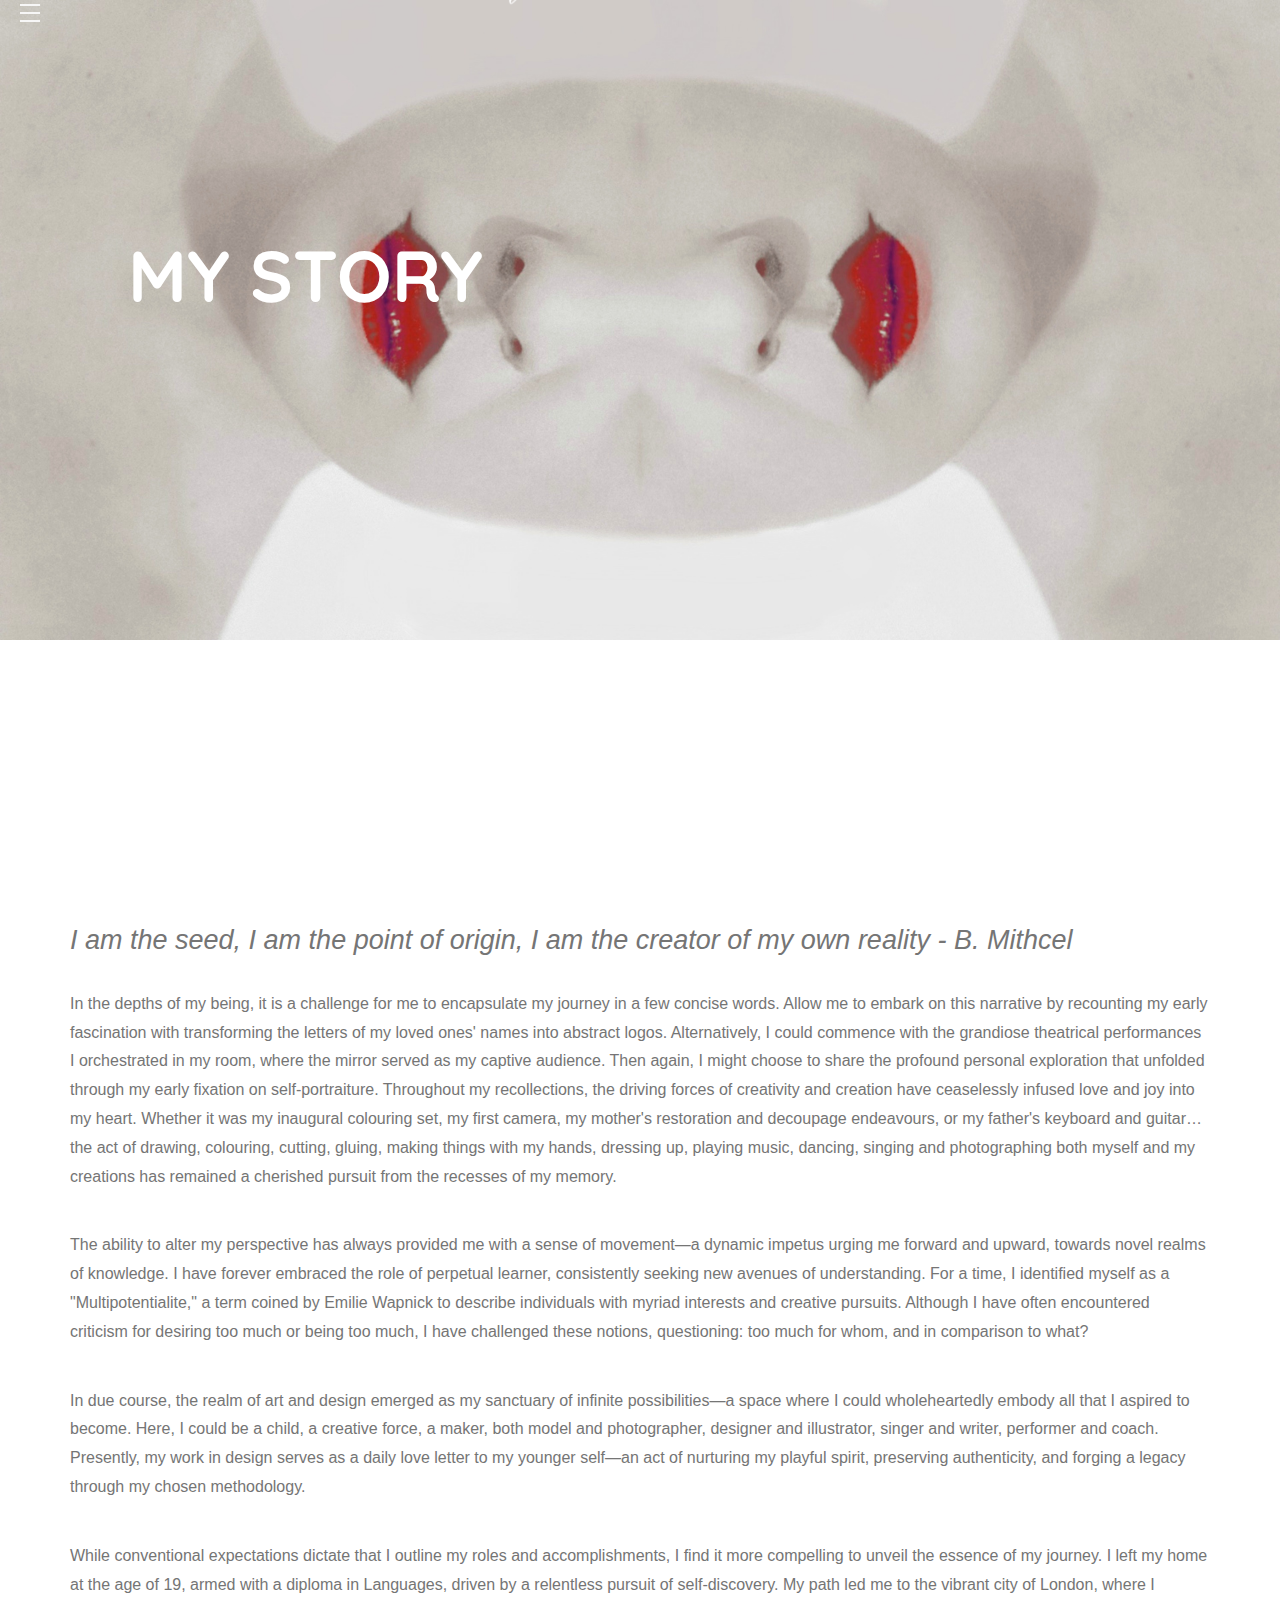
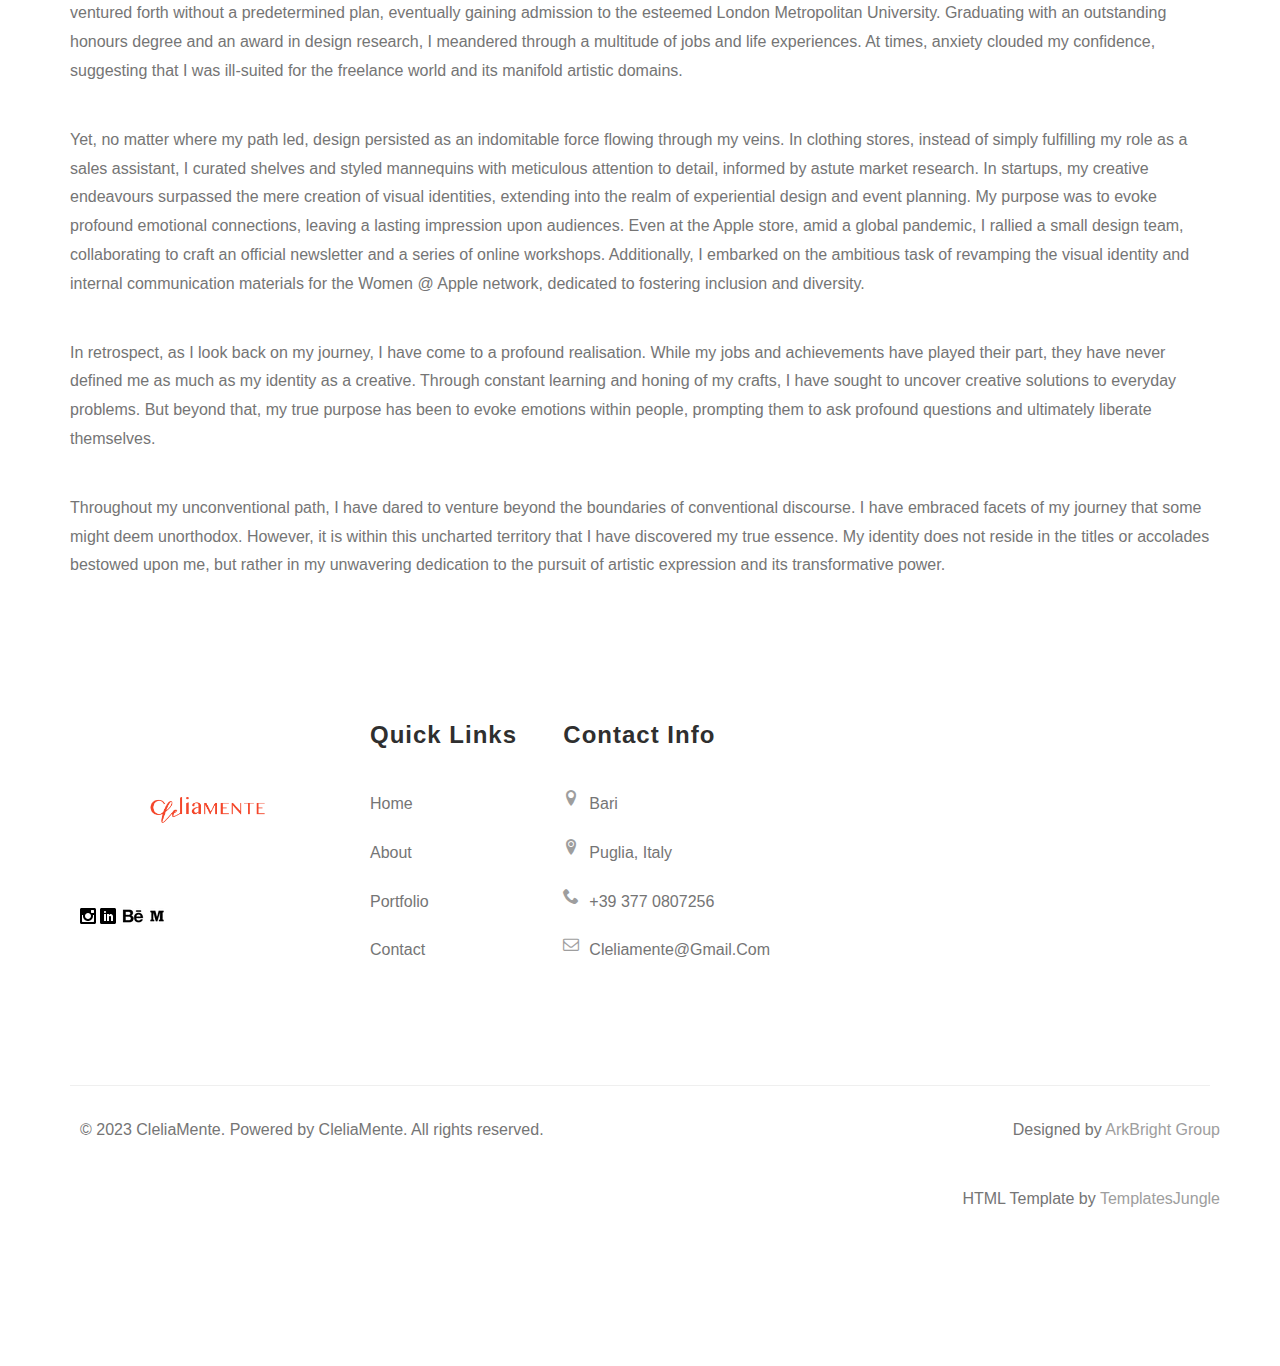
==== about.html @ 991f362b "lots of changes to pages and fixes" ====
<!DOCTYPE html>
<html class="no-js" lang="en">
	<head>
		<title>CleliaMente Design Portfolio</title>
		<meta charset="utf-8">
	    <meta http-equiv="X-UA-Compatible" content="IE=edge">
	    <meta name="viewport" content="width=device-width, initial-scale=1.0">
	    <meta name="format-detection" content="telephone=no">
	    <meta name="apple-mobile-web-app-capable" content="yes">
	    <meta name="author" content="">
	    <meta name="keywords" content="">
	    <meta name="description" content="">

	    <link rel="stylesheet" type="text/css" href="css/normalize.css">
	    <link rel="stylesheet" type="text/css" href="icomoon/icomoon.css">
	    <link rel="stylesheet" type="text/css" href="css/vendor.css">
	    <link rel="stylesheet" type="text/css" href="style.css">
		<!-- Favicon  -->
		<link rel="icon" href="images/icons/cleicon.jpg">

		<!-- script
		================================================== -->
		<script src="js/modernizr.js"></script>

	</head>

<body>

	<div class="nav nav-overlay">
		<div class="nav__content">
			<ul class="nav__list">
				<li class="nav__list-item"><a href="index.html" class="hover-target">Home</a></li>
				<li class="nav__list-item"><a href="portfolio.html" class="hover-target">Portfolio</a></li>
				<li class="nav__list-item active-nav"><a href="about.html" class="hover-target">About</a></li>
				<li class="nav__list-item"><a href="contact.html" class="hover-target">Contact us</a></li>
			</ul>
		</div>
	</div>


<header id="header">
	<div id="header-wrap">
		<!-- <nav id="navbar">
			<div class="main-logo">
				<a href="index.html" class="logo_img"><img src="images/icons/cleiconwhite.png" alt=""></a>
			</div>
		</nav> -->

		<div class="action-menu">

			<div class="side-nav-bar">
			  <input id="menu-toggle" type="checkbox" />
				<label class="menu-btn" for="menu-toggle">
				<span></span>
			   </label>
			</div>
			<!--sidenavbar-->

		</div><!--action-menu-->

	</div><!--header-wrap-->
</header>

<section id="intro" class="scrollspy-section">
	<div class="main-slider">
		<div class="slider-item">
			<img src="images/clelzredlip.jpg" alt="banner">
			<div class="banner-content">
				<img src="images/CleliamenteLogo1WHITE.png" alt="main-logo" class="logo-img2">
				<h2 class="banner-title">MY STORY</h2>
			</div><!--banner-content--> 
		</div><!--slider-item-->
</section>

<section class="padding-large">
	<div class="container">
		<div class="row">

			<div class="col-md-12">

				<div class="post-content">
					
					<blockquote>I am the seed, I am the point of origin, I am the creator of my own reality - B. Mithcel</blockquote>

					<p>In the depths of my being, it is a challenge for me to encapsulate my journey in a few concise words. Allow me to embark on this narrative by recounting my early fascination with transforming the letters of my loved ones' names into abstract logos. Alternatively, I could commence with the grandiose theatrical performances I orchestrated in my room, where the mirror served as my captive audience. Then again, I might choose to share the profound personal exploration that unfolded through my early fixation on self-portraiture. Throughout my recollections, the driving forces of creativity and creation have ceaselessly infused love and joy into my heart. Whether it was my inaugural colouring set, my first camera, my mother's restoration and decoupage endeavours, or my father's keyboard and guitar… the act of drawing, colouring, cutting, gluing,  making things with my hands, dressing up, playing music, dancing, singing and photographing both myself and my creations has remained a cherished pursuit from the recesses of my memory.



						<p>The ability to alter my perspective has always provided me with a sense of movement—a dynamic impetus urging me forward and upward, towards novel realms of knowledge. I have forever embraced the role of perpetual learner, consistently seeking new avenues of understanding. For a time, I identified myself as a "Multipotentialite," a term coined by Emilie Wapnick to describe individuals with myriad interests and creative pursuits. Although I have often encountered criticism for desiring too much or being too much, I have challenged these notions, questioning: too much for whom, and in comparison to what?</p>
						
						
						
						<p>In due course, the realm of art and design emerged as my sanctuary of infinite possibilities—a space where I could wholeheartedly embody all that I aspired to become. Here, I could be a child, a creative force, a maker, both model and photographer, designer and illustrator, singer and writer, performer and coach. Presently, my work in design serves as a daily love letter to my younger self—an act of nurturing my playful spirit, preserving authenticity, and forging a legacy through my chosen methodology.</p>
						
						
						
						<p>While conventional expectations dictate that I outline my roles and accomplishments, I find it more compelling to unveil the essence of my journey. I left my home at the age of 19, armed with a diploma in Languages, driven by a relentless pursuit of self-discovery. My path led me to the vibrant city of London, where I ventured forth without a predetermined plan, eventually gaining admission to the esteemed London Metropolitan University. Graduating with an outstanding honours degree and an award in design research, I meandered through a multitude of jobs and life experiences. At times, anxiety clouded my confidence, suggesting that I was ill-suited for the freelance world and its manifold artistic domains.</p>

					<p>Yet, no matter where my path led, design persisted as an indomitable force flowing through my veins. In clothing stores, instead of simply fulfilling my role as a sales assistant, I curated shelves and styled mannequins with meticulous attention to detail, informed by astute market research. In startups, my creative endeavours surpassed the mere creation of visual identities, extending into the realm of experiential design and event planning. My purpose was to evoke profound emotional connections, leaving a lasting impression upon audiences. Even at the Apple store, amid a global pandemic, I rallied a small design team, collaborating to craft an official newsletter and a series of online workshops. Additionally, I embarked on the ambitious task of revamping the visual identity and internal communication materials for the Women @ Apple network, dedicated to fostering inclusion and diversity.</p>



						<p>In retrospect, as I look back on my journey, I have come to a profound realisation. While my jobs and achievements have played their part, they have never defined me as much as my identity as a creative. Through constant learning and honing of my crafts, I have sought to uncover creative solutions to everyday problems. But beyond that, my true purpose has been to evoke emotions within people, prompting them to ask profound questions and ultimately liberate themselves.</p>
						
						
						
						<p>Throughout my unconventional path, I have dared to venture beyond the boundaries of conventional discourse. I have embraced facets of my journey that some might deem unorthodox. However, it is within this uncharted territory that I have discovered my true essence. My identity does not reside in the titles or accolades bestowed upon me, but rather in my unwavering dedication to the pursuit of artistic expression and its transformative power.</p>
					
				</div><!--post-content-->

			</div>

		</div>

		
<footer id="footer">
	<div class="container">
		<div class="row">
			
			<div class="col-md-3">
				<div class="footer-menu">
					<img src="images/CleliamenteLogo1 RED.png" alt="logo" class="footer-logo">
					<div class="social-icons d-flex justify-content-xl-end mt-3 mt-xl-0">
						<a class="icon" href="https://www.instagram.com/cleliamente/" target="_blank"><img src="./icomoon/403-instagram.svg" alt=""></a>
						<a class="icon" href="https://www.linkedin.com/in/cleliagiannuoli/" target="_blank"><img src="./icomoon/458-linkedin.svg" alt=""></a>
						<a class="icon" href="https://www.behance.net/cleliagiannuoli" target="_blank"><img src="./icomoon/behance.png" alt=""></a>
						<a class="icon" href="https://medium.com/@cleliamente" target="_blank"><img src="./icomoon/medium.png" alt=""></a>
					</div>
				</div>

			</div>

			<div class="col-md-2">

				<div class="footer-menu">
					<h5>Quick links</h5>
					<ul class="menu-list">
						<li class="menu-item">
							<a href="index.html">Home</a>
						</li>
						<li class="menu-item">
							<a href="about.html">About</a>
						</li>
						<li class="menu-item">
							<a href="portfolio.html">Portfolio</a>
						</li>
						<li class="menu-item">
							<a href="contact.html">Contact</a>
						</li>
					</ul>
				</div>

			</div>

			<div class="col-md-4">

				<div class="footer-menu widget-contact-info">
					<h5>Contact info</h5>
					<ul class="menu-list">
						<li class="menu-item">
							<i class="icon icon-location"></i>Bari
						</li>
						<li class="menu-item">
							<i class="icon icon-location2"></i>Puglia, Italy
						</li>
						<li class="menu-item">
							<i class="icon icon-phone"></i>+39 377 0807256
						</li>
						<li class="menu-item">
							<i class="icon icon-envelope-o"></i><a href="#" class="mail-id">cleliamente@gmail.com</a>
						</li>
					</ul>
				</div>

			</div>

			<div class="col-md-3">

		</div>
	</div>
</footer>

<div id="footer-bottom">
	<div class="container">
		<div class="row">
			<div class="col-md-6">
				<div class="copyright">
					<p>© 2023  CleliaMente. Powered by CleliaMente. All rights reserved.</p>
				</div>
			</div>
			<div class="col-md-6">
				<div class="copyright text-right">
					<p>Designed by <a href="https://malczcodez.online/" target="_blank">ArkBright Group</a></p>
					<p>HTML Template by <a href="https://www.templatesjungle.com/" target="_blank">TemplatesJungle</a></p>
				</div>
			</div>
		</div>
	</div>
</div>

<script src="js/jquery-3.2.1.min.js"></script>
<script src="js/ui-easing.js"></script>
<script src="js/plugins.js"></script>
<script src="js/script.js"></script>

</body>
</html>
---- icomoon/icomoon.css ----
@font-face {
  font-family: 'icomoon';
  src:  url('fonts/icomoon.eot?ytwj3x');
  src:  url('fonts/icomoon.eot?ytwj3x#iefix') format('embedded-opentype'),
    url('fonts/icomoon.ttf?ytwj3x') format('truetype'),
    url('fonts/icomoon.woff?ytwj3x') format('woff'),
    url('fonts/icomoon.svg?ytwj3x#icomoon') format('svg');
  font-weight: normal;
  font-style: normal;
  font-display: block;
}

[class^="icon-"], [class*=" icon-"] {
  /* use !important to prevent issues with browser extensions that change fonts */
  font-family: 'icomoon' !important;
  speak: never;
  font-style: normal;
  font-weight: normal;
  font-variant: normal;
  text-transform: none;
  line-height: 1;

  /* Better Font Rendering =========== */
  -webkit-font-smoothing: antialiased;
  -moz-osx-font-smoothing: grayscale;
}

.icon-cancel:before {
  content: "\e904";
}
.icon-search:before {
  content: "\e905";
}
.icon-notes:before {
  content: "\e906";
}
.icon-chevron-thin-left:before {
  content: "\e902";
}
.icon-chevron-thin-right:before {
  content: "\e903";
}
.icon-arrow-left:before {
  content: "\e900";
}
.icon-arrow-right:before {
  content: "\e901";
}
.icon-phone:before {
  content: "\e942";
}
.icon-location:before {
  content: "\e947";
}
.icon-location2:before {
  content: "\e948";
}
.icon-mail3:before {
  content: "\ea85";
}
.icon-envelope-o:before {
  content: "\f003";
}
.icon-twitter:before {
  content: "\f099";
}
.icon-facebook:before {
  content: "\f09a";
}
.icon-facebook-f:before {
  content: "\f09a";
}
.icon-bars:before {
  content: "\f0c9";
}
.icon-navicon:before {
  content: "\f0c9";
}
.icon-reorder:before {
  content: "\f0c9";
}
.icon-youtube-play:before {
  content: "\f16a";
}
.icon-behance-square:before {
  content: "\f1b5";
}
.icon-paper-plane:before {
  content: "\f1d8";
}
.icon-send:before {
  content: "\f1d8";
}
.icon-pinterest-p:before {
  content: "\f231";
}
.icon-linkedin:before {
  content: "\eac9";
}
---- style.css ----
@import url('https://fonts.googleapis.com/css2?family=Quicksand:wght@300&display=swap');
/*
Template Name: Architecture Portfolio
Template URI: https://templatesjungle.com/
Author: TemplatesJungle
Author URI: https://templatesjungle.com/
Description: Architecture Portfolio is specially designed product packaged for Architecture Portfolio by TemplatesJungle.
Version: 1.1
*/

/*------------------------------------------------

CSS STRUCTURE:

1. VARIABLES

2. GENERAL TYPOGRAPHY
  2.1 General Styles
  2.2 Floating & Alignment
  2.3 Forms
  2.4 Lists
  2.5 Code
  2.6 Tables
  2.7 Spacing
  2.8 Utilities
  2.9 Misc
  2.10 Buttons
    - Button Shapes
    - Button Color Scheme
  2.11 Images
    - Image Hover Effects
  2.12 Section
    - Hero Section
    - Section Title
    - Section Paddings
    - Section Margins
    - Section Bg Colors
    - Content colors

3. EXTENDED TYPOGRAPHY
  3.1 Blockquote / Pullquote
  3.2 Dropcap
  3.3 Text Highlights

4. SITE STRUCTURE
  4.1 Header
    - Logo
    - Header Menu
    - Dropdown menu
    - Sticky Header
    - Header Search Form
    - Side Nav Bar
    - Overlay Navigation
  4.2 Homepage Slider
  
  4.4 Homepage section
    - About us
    - Services
    - Subscribe
  4.4 Footer

5. CONTENT ELEMENTS
  5.1 Tabs
  5.2 Accordions
  5.3 Contact
    - Contact form light
  5.4 Iconboxes
  5.5 Testimonials
  5.6 Portfolio Tabs
  5.7 Post Grid

6. BLOG STYLES
  6.1 Blog Single Post
  6.2 Post content
  6.3 About Author
  6.4 Comments List
  6.5 Comments Form
  
7. WIDGET STYLES
  7.1 Gallery Widget

------------------------------------------------*/

/*--------------------------------------------------------------
/** 1. VARIABLES
--------------------------------------------------------------*/
:root {
    /* widths for rows and containers
     */
    --header-height       : 160px;
    --header-height-min   : 80px;
}
/* on mobile devices below 600px
 */
@media screen and (max-width: 600px) {
    :root {
        --header-height : 100px;
        --header-height-min   : 80px;
    }
}
/* Theme Colors */
:root {
    --accent-color       : #9e9e9e;
    --secondary-color    : #C5A992;
    --dark-color         : #2f2f2f;
    --body-text-color    : #757575;
    --light-text-color   : #afafaf;
    --dark-text-color    : #2f2f2f;
}
/* Fonts */
:root {
    --body-font           : "Roboto", sans-serif;
    --heading-font        : "Quicksand", sans-serif;
    --secondary-font      : "Playfair Display", Georgia, serif;
}

/*----------------------------------------------*/
/* 2 GENERAL TYPOGRAPHY */
/*----------------------------------------------*/

/* 2.1 General Styles
/*----------------------------------------------*/
*, *::before, *::after {
  -webkit-box-sizing: border-box;
  -moz-box-sizing: border-box;
  box-sizing: border-box;
}
html {
  box-sizing: border-box;
}
body {
  font-family: var(--body-font);
  font-size: 16px;
  line-height: 1.8;
  color: var(--body-text-color);
}
body.no-scroll {
    overflow: hidden;
}
a {
  color: var(--accent-color);
  transition: 0.3s color ease-out;
}
a:hover {
  color: #111;
}
ul, ol {
  margin-top: 0;
  margin-bottom: 10px;
  margin-left: 0;
}
ul ul,
ol ul,
ul ol,
ol ol {
  margin-top: 5px;
  margin-bottom: 0;
}
ul li, ol li {
  margin-bottom: 5px;
  outline: 0;
}
ul li.active a{
  color: #daa556;
}
ul li:last-child,
ol li:last-child {
  margin-bottom: 0;
}
dl {
  margin-top: 0;
  margin-bottom: 2rem;
}
dt,
dd {
  line-height: 1.42857143;
}
dt {
  font-weight: bold;
}
dd {
  margin-left: 0;
}
button, input, select, textarea {
  font-family: inherit;
  font-size: inherit;
  line-height: inherit;
  outline: 0;
}
figure {
  margin: 0;
}
img {
  display: inline-block;
  border: 0;
  max-width: 100%;
  height: auto;
  vertical-align: middle;
}
::selection {
  background: rgba(0,0,0,0.8);
  color: #fff;
  text-shadow: none;
}
::-moz-selection {
  background: rgba(0,0,0,0.8);
  color: #fff;
  text-shadow: none;
}

/* image align */
figure.align-right {
  margin: 30px 0 30px 30px;
}

/* Typography */
/*----------------------------------------------*/

h1, .h1, h2, .h2, h3, .h3, h4, .h4, h5, .h5, h6, .h6 {
  line-height: 1.2;
  color: var(--dark-color);
}
h1.light, .h1, h2.light, .h2, h3.light, .h3, h4.light, .h4, h5.light, .h5, h6.light, .h6 {
  color: #fff;
}
h1, h2, h3 {
  margin: 25px 0;
  text-transform: capitalize;
}
h5, h6 {
  letter-spacing: 1px;
}
h1, .h1 {
  font-size: 2.5em;
  line-height: 1.4;
}
h2, .h2 {
  font-size: 1.5em;
  line-height: 1.4;
}
h3, .h3 {
  font-size: 1.4em;
  line-height: 1.4;
}
h4, .h4 {
  font-size: 1.1em;
  line-height: 1.4;
}
h5, .h5 {
  font-size: .83em;
  line-height: 1.25;
}
h6, .h6 {
  font-size: .67em;
  line-height: 1.1;
}
h1 a, h2 a, h3 a, h4 a, h5 a, h6 a {
  font-weight: inherit;
  color: inherit;
  text-decoration: none;
}
p {
   margin: 0 0 20px 0;
}
p:empty {
  display: none;
}
small {
  font-size: 85%;
}
mark {
  background-color: #fcf8e3;
  padding: 0.28rem;
}
dfn, cite, em, i {
  font-style: italic;
}
code, kbd, var {
  font-size: 14px;
}
code {
  background-color: #f9f2f4;
}
abbr {
  border-bottom: 0.1px dotted #666;
  cursor: help;
}
::placeholder {
    color: #999;
}

/*----------------------------------------------*/
/* 2.1 Floating & Alignment */
/*----------------------------------------------*/

.align-left {
  float: left;
  text-align: left;
}
.align-right {
  float: right;
  text-align: right;
}
.align-center {
  display: block;
  margin-left: auto;
  margin-right: auto;
  text-align: center;
}
/**::after,*/
.container::after,
.row::after,
.clearfix::after {
  display: block;
  clear: both;
  content: "";
}

/** Text Align
--------------------------------------------------------------*/

.text-left {
  text-align: left;
}
.text-right {
  text-align: right;
}
.text-center {
  text-align: center;
}
.text-justify {
  text-align: justify;
}
.text-nowrap {
  white-space: nowrap;
}
.text-lead {
  font-size: 110%;
  line-height: 1.7em;
}
.text-lead strong {
  font-size: 115%;
  font-weight: 500;
}
.text-muted {
  color: #777;
}
.text-pri {
  color: #ff9697;
}
.text-hide {
  font: 0/0 a;
  color: transparent;
  text-shadow: none;
  background-color: transparent;
  border: 0;
}

/*------------------------------------------------
/* 2.3 Forms
–––––––––––––––––––––––––––––––––––––––––––––––––– */
input[type="email"],
input[type="number"],
input[type="search"],
input[type="text"],
input[type="tel"],
input[type="url"],
input[type="password"],
textarea,
select {
  height: 38px;
  padding: 6px 10px; /* The 6px vertically centers text on FF, ignored by Webkit */
  background-color: #fff;
  border: 1px solid #D1D1D1;
  border-radius: 4px;
  box-shadow: none;
  box-sizing: border-box; }
/* Removes awkward default styles on some inputs for iOS */
input[type="email"],
input[type="number"],
input[type="search"],
input[type="text"],
input[type="tel"],
input[type="url"],
input[type="password"],
textarea {
  -webkit-appearance: none;
     -moz-appearance: none;
          appearance: none; }
textarea {
  min-height: 65px;
  padding-top: 6px;
  padding-bottom: 6px; }
input[type="email"]:focus,
input[type="number"]:focus,
input[type="search"]:focus,
input[type="text"]:focus,
input[type="tel"]:focus,
input[type="url"]:focus,
input[type="password"]:focus,
textarea:focus,
select:focus {
  border: 1px solid #33C3F0;
  outline: 0; }
label,
legend {
  display: block;
  margin-bottom: .5rem;
  font-weight: 600; }
fieldset {
  padding: 0;
  border-width: 0; }
input[type="checkbox"],
input[type="radio"] {
  display: inline; }
label > .label-body {
  display: inline-block;
  margin-left: .5rem;
  font-weight: normal; }

/*------------------------------------------------
/* 2.4 Lists
–––––––––––––––––––––––––––––––––––––––––––––––––– */
ul {
  list-style: circle inside; }
ol {
  list-style: decimal inside; }
ol, ul {
  padding-left: 0;
  margin-top: 0; }
ul ul,
ul ol,
ol ol,
ol ul {
  margin: 1.5rem 0 1.5rem 3rem;
  font-size: 90%; }
li {
  margin-bottom: 1rem; }

/*------------------------------------------------
/* 2.5 Code
–––––––––––––––––––––––––––––––––––––––––––––––––– */
code {
  padding: .2rem .5rem;
  margin: 0 .2rem;
  font-size: 90%;
  white-space: nowrap;
  background: #F1F1F1;
  border: 1px solid #E1E1E1;
  border-radius: 4px; }
pre > code {
  display: block;
  padding: 1rem 1.5rem;
  white-space: pre; }

/*------------------------------------------------
/* 2.6 Tables
–––––––––––––––––––––––––––––––––––––––––––––––––– */
th,
td {
  padding: 12px 15px;
  text-align: left;
  border-bottom: 1px solid #E1E1E1; }
th:first-child,
td:first-child {
  padding-left: 0; }
th:last-child,
td:last-child {
  padding-right: 0; }

/*------------------------------------------------
/* 2.7 Spacing
–––––––––––––––––––––––––––––––––––––––––––––––––– */
button,
.button {
  margin-bottom: 1rem; }
input,
textarea,
select,
fieldset {
  margin-bottom: 1.5rem; }
pre,
blockquote,
dl,
figure,
table,
p,
ul,
ol,
form {
  margin-bottom: 2.5rem; }

/*------------------------------------------------
/* 2.8 Utilities
–––––––––––––––––––––––––––––––––––––––––––––––––– */
.u-full-width {
  width: 100%;
  box-sizing: border-box; }
.u-max-full-width {
  max-width: 100%;
  box-sizing: border-box; }
.u-pull-right {
  float: right; }
.u-pull-left {
  float: left; }

.list-icon i {
  margin-right: 10px;
}
.list-unstyled {
  list-style: none;
}
.txt-fx .letter {
  opacity: 0;
}

/*------------------------------------------------
/* 2.9 Misc
–––––––––––––––––––––––––––––––––––––––––––––––––– */
hr {
  margin-top: 3rem;
  margin-bottom: 3.5rem;
  border-width: 0;
  border-top: 1px solid #E1E1E1; }

/*--------------------------------------------------------------
/** 2.10 Buttons
--------------------------------------------------------------*/
a.btn,
input[type="button"],
input[type="submit"],
input[type="reset"],
input[type="file"],
button {
  background-image: none;
  background: transparent;
  text-decoration: none !important;
  display: inline-block;
  position: relative;
  border: 1px solid transparent;
  border-radius: 0;
  padding: 0.75em 1.5em;
  margin-top: 15px;
  font-size: 15px;
  font-weight: bold;
  line-height: normal;
  text-align: center;
  text-transform: uppercase;
  color: #fff;
  z-index: 1;
  cursor: pointer;
  white-space: nowrap;
  vertical-align: middle;
  -webkit-transition: all 0.3s ease-in;
  transition: all 0.3s ease-in;
  -ms-touch-action: manipulation;
  touch-action: manipulation;
  -webkit-user-select: none;
  -moz-user-select: none;
  -ms-user-select: none;
  user-select: none;
}
.btn:hover,
.btn:focus,
input[type="button"]:focus,
input[type="button"]:hover,
input[type="submit"]:focus,
input[type="submit"]:hover,
input[type="reset"]:focus,
input[type="reset"]:hover,
input[type="file"]:focus,
input[type="file"]:hover,
button:focus,
button:hover {
  text-decoration: none;
  outline: 0;
}
.light .btn:hover {
  color: #fff;
}
.btn:last-child {
  margin-right: 0;
}
.btn:active,
.btn.btn-outline-light:active,
.btn.btn-outline-dark:active,
.btn.btn-outline-accent:active,
input[type="button"]:active,
input[type="submit"]:active,
input[type="reset"]:active,
input[type="file"]:active,
button:active {
  outline: 0;
  background-image: none;
  -webkit-box-shadow: inset 0 1px 3px rgba(0, 0, 0, 0.3);
  box-shadow: inset 0 1px 3px rgba(0, 0, 0, 0.3);
}
.btn.disabled,
.btn[disabled],
fieldset[disabled] .btn {
  cursor: not-allowed;
  opacity: 0.65;
  box-shadow: none;
}
a.btn.disabled,
fieldset[disabled] a.btn {
  pointer-events: none;
}

/* - Button Sizes
------------------------------------------------------------- */
.btn.btn-small {
  padding: 0.325em 1.7em;
  font-size: 0.65em;
}
.btn.btn-medium {
  padding: 0.5em 1.75em;
  font-size: 0.75em;
}
.btn.btn-large {
  padding: 1em 2.5em;
}
.btn.btn-xlarge {
  padding: 1.5em 2.7em;
  font-size: 0.9em;
}
.btn.btn-image {
  background-color: transparent;
  padding: 0;
  max-height: 50px;
}
.btn.btn-image img {
  max-height: 50px;
}

/* - Button Shapes
------------------------------------------------------------- */
.btn.btn-rounded,
.btn.btn-rounded::after {
  border-radius: 4px;
}
.btn.btn-pill,
.btn.btn-pill::after {
  border-radius: 2em;
}
/* button outline */
.btn.btn-outline-dark,
.btn.btn-outline-light,
.btn.btn-outline-accent {
  background: transparent;
  text-shadow: none;
  box-shadow: none;
}
.btn.btn-outline-dark:hover::after,
.btn.btn-outline-light:hover::after {
  background-color: transparent;
}
.btn.btn-outline-dark {
  border-color: rgba(0,0,0,0.3);
  color: #121212;
}
.btn.btn-outline-dark:hover {
  background: rgba(0,0,0,.03);
  background: #121212;
  border-color: #121212;
  color: #fff;
}
.btn.btn-outline-light {
  border-color: rgba(255,255,255,0.5);
  color: #fff;
}
.btn.btn-outline-light:hover {
  background: rgba(255,255,255,.045);
  background: #fff;
  border-color: #fff;
  color: #121212;
}
.btn.btn-outline-accent {
  background: transparent;
  border-color: var(--accent-color);
  color: var(--accent-color);
}
.btn.btn-outline-accent:hover {
  border-color: var(--dark-color);
  color: var(--dark-color) !important;
}
.btn.btn-outline-light {
  background: transparent;
  border-color: #f4ebf2;
  color: #f4ebf2;
}
.btn.btn-outline-light:hover {
  border-color: var(--accent-color);
  color: var(--accent-color) !important;
}
.btn.btn-full {
  display: block;
  margin: .85em 0;
  width: 100%;
  text-align: center;
}
/* button with line */
.btn-with-line {
  color: #fff;
  position: relative;
}
.btn-with-line:after {
  content: "";
  position: absolute;
  top: 8px;
  right: -66px;
  border-bottom: 2px solid #fff;
  width: 50%;
  z-index: 9;
  transition: 0.3s ease-out;
}
.btn-with-line:hover {
  color: #fff;
}
.btn-with-line:hover:after {
  width: 30%;
  right: -41px;
}
/* - Buttons Color Scheme
------------------------------------------------------------- */
.btn.btn-common {
  background: var(--accent-color);
  color: #fff;
}
.btn.btn-common:hover {
  background: #151515;
  color: #fff;
}
.btn.btn-accent {
  color: #ffffff;
  background-color: var(--accent-color);
}
.btn.btn-accent:hover {
  color: #ffffff !important;
  background-color: #121212;
}
.btn.btn-gray,
.btn.btn-grey {
  background: #9e9e9e;
  color: #fff;
}
.btn.btn-black {
  background: #121212;
  color: #fff;
}
.btn.btn-black:hover {
  background-color: #797979;
}
.btn.btn-white {
  background: #f8f8f8;
  text-shadow: none;
  color: #121212 !important;
}
.btn.btn-white:hover {
  background: var(--accent-color);
  text-shadow: none;
}

/* - Buttons Aligns
------------------------------------------------------------- */
.btn-left{
  text-align: left;
  display: block;
}
.btn-center{
  text-align: center;
  display: block;
}
.btn-right{
  text-align: right;
  display: block;
}

/*----------------------------------------------*/
/* 2.11 Images */
/*----------------------------------------------*/

/* Image hover Effects */
.image-hvr-effect {
  display: flex;
  overflow: hidden;
}
.image-hvr-effect img.post-image {
  transform: scale(1.1);
  will-change: transform;
  transition: transform 0.35s cubic-bezier(0.25, 0.46, 0.45, 0.94);
  z-index: 0;
}
.image-hvr-effect:hover img.post-image {
  transform: scale(1);
}


/*----------------------------------------------*/
/* 2.12 Section */
/*----------------------------------------------*/
/* Hero section
/*----------------------------------------------*/
.hero-section .hero-content {
    padding-top: 18em;
    padding-bottom: 10em;
    display: flex;
    align-items: center;
}
.hero-section {
    position: relative;
    color: #fff;
}
.hero-section::after {
    content: '';
    position: absolute;
    width: 100%;
    height: 100%;
    top: 0;
    left: 0;
    background: rgba(39,39,39,0.4);
    z-index: -1;
}
.hero-section,
.hero-section h1,
.hero-section a,
.hero-section a:hover {
    color: #fff;
}
.hero-section h1 {
    font-size: 4em;
}

@media only screen and (max-width: 768px) {
  .hero-section h1 {
      font-size: 2em;
  }
  .hero-section .hero-content {
      padding-top: 12em;
      padding-bottom: 6em;
  }
}
/*--- Section Title
-----------------------------------------------*/
.section-header {
    position: relative;
}
.section-title {
    font-size: 3.8em;
    line-height: 1;
    font-weight: 900;
}
.section-header .title span {
    font-size: 14px;
    color: #afafaf;
    letter-spacing: 2px;
    text-transform: uppercase;
    padding-left: 30px;
    position: relative;
}
.section-header span:before {
    content: "";
    border-bottom: 2px solid var(--accent-color);
    position: absolute;
    top: 9px;
    left: 3px;
    width: 14px;
    align-items: center;
}

/* - Section Padding
--------------------------------------------------------------*/
.padding-xsmall {
  padding-top: 0.5em;
  padding-bottom: 0.5em;
}
.padding-small {
  padding-top: 2em;
  padding-bottom: 2em;
}
.padding-medium {
  padding-top: 4em;
  padding-bottom: 4em;
}
.padding-large {
  padding-top: 7em;
  padding-bottom: 7em;
}
.padding-xlarge {
  padding-top: 9.5em;
  padding-bottom: 9.5em;
}
.padding-2xlarge {
  padding-top: 15em;
  padding-bottom: 15em;
}

@media only screen and (max-width: 768px) {
  .padding-small,
  .padding-medium,
  .padding-large,
  .padding-xlarge {
    padding-top: 2em;
    padding-bottom: 2em;
  }
}

/* - Section margin
--------------------------------------------------------------*/
.margin-small {
  margin-top: 3em;
  margin-bottom: 3em;
}
.margin-medium {
  margin-top: 4.5em;
  margin-bottom: 4.5em;
}
.margin-large {
  margin-top: 6em;
  margin-bottom: 6em;
}
.margin-xlarge {
  margin-top: 7.5em;
  margin-bottom: 7.5em;
}

@media only screen and (max-width: 768px) {
  .margin-small,
  .margin-medium,
  .margin-large,
  .margin-xlarge {
    margin-top: 1em;
    margin-bottom: 1em;
  }
}

/* - Section bg colors
--------------------------------------------------------------*/
.bg-dark {
  background: var(--dark-color);
}
.content-light a,
.content-light {
  color: #fff;
}
.content-light a:hover {

}


/*====================================================================*/
/* 3. EXTENDED TYPOGRAPHY */
/*====================================================================*/
/*----------------------------------------------*/
/* 3.1 Blockquote /Pullquote */
/*----------------------------------------------*/
.single-post .content p:first-child,
.quote blockquote, 
blockquote,
.single-post .content blockquote p,
.pullquote-right, .pullquote-left {
  font-size: 27px;
  line-height: 1.4em;
  font-style: italic;
  margin: 0 0 30px;
  padding: 0;
}
.pullquote-right, .pullquote-left {
  width: 40%;
} 
blockquote cite {
  display: block;
  font-size: 0.8em;
  margin-top: 20px;
  font-style: italic;
}
.pullquote-left {
  float: left;
  margin: 20px 20px 20px 0;
} 
.pullquote-right {
  float: right;
  margin: 20px 0 20px 20px;
}
  
/*----------------------------------------------*/
/* 3.2 Dropcap */
/*----------------------------------------------*/
.dropcap {
  display: inline-block; 
  margin: 20px;
  font-size: 4em;
  font-weight: bolder;
  text-transform: uppercase;
  text-align: center;
  color: #111;
  float: left;
} 
.dropcap.colored {
  color: #2bcaae;
}

/*----------------------------------------------*/
/* 3.3 Text Highlights */
/*----------------------------------------------*/
.highlight {
  background: #2bcaae;
  color: #fff;
  padding: 1px 5px;
}
.highlight.light {
  background: #ffff99;
  color: #101010;
} 
.highlight.dark { background: #333; }

.colored { color: #2bcaae !important; }

/*----------------------------------------------*/
/* 4. SITE STRUCTURE */
/*----------------------------------------------*/
/*--------------------------------------------------------------
This is main CSS file that contains custom style rules used in this template
--------------------------------------------------------------*/

/* 4.1 Header
------------------------------------------------------------- */
/* Logo
------------------------------------------------------------- */
.main-logo {
  height: var(--header-height);
  display: flex;
  align-items: center;
  background-color: var(--dark-color);
  padding: 5px;
  margin-right: 10px;
  transition: 0.5s all ease-out;
}
.main-logo a {
  font-family: var(--secondary-font);
  font-size: 5em;
  color: #fff;
  margin: 0 auto;
  text-decoration: none;
  transition: 0.5s all ease-out;
}

.logo_img {
  width: 140px;
}

/* Header Menu
--------------------------------------------------------------*/
header {
  position: absolute;
  top: 0;
  z-index: 10;
  width: 100%;
  height: var(--header-height);
  transition: 0.3s all ease-out;
}
header.fixed {
}
header.nav-up {
      top: -(var(--header-height-min));*/
  top: -160px;
}
#header-wrap {
  display: flex;
  justify-content: space-between;
  align-items: center;
  width: 100%;
}
.onepage-menu #header-wrap {
  background: #fff;
}
.onepage-menu #header-wrap nav#navbar {
  display: flex;
  justify-content: space-between;
  align-items: center;
  width: 50%;
}
nav#navbar ul.menu-list {
  display: flex;
  margin: 0;
  position: relative;
  margin-top: 0; */
  list-style: none;
}
#navbar ul.menu-list li {
  position: relative;
  display: flex;
  margin: 0;
  align-items: center;
}
#navbar ul.menu-list a {
  color: var(--body-text-color);
  line-height: var(--header-height);
  padding: 0 10px;
  text-decoration: none;
  font-size: 1.1em;
  transition: 0.5s all ease-out;
}

/* Dropdown menu 
--------------------------------------------------------------*/
#navbar ul.dropdown-menu {
  position: absolute;
  top: 120px;
  background: #fff;
  width: 240px;
  margin-left: 0;
  margin-top: 0;
  border: 1px solid #d1d1d1;
  display: none;
}
#navbar ul.dropdown-menu li {
  height: auto;
  border-bottom: 1px solid #d1d1d1;
}
#navbar ul.dropdown-menu li a {
  padding: 12px 20px;
  line-height: 1.5em;
}
#navbar .nav-item.dropdown:hover ul.dropdown-menu {
  display: block;
}
#navbar ul.menu-list a:hover {
  color: var(--accent-color);
}

/* Sticky Header
--------------------------------------------------------------*/
header.sticky {
  position: fixed;
  z-index: 10;
  top: 0;
  width: 100%;
  z-index: 10;
}
header.sticky,
header.sticky .main-logo {
  height: var(--header-height-min);
}
header.sticky .main-logo a {
  font-size: 3em;
}
header.sticky .side-nav-bar .menu-btn {
  margin: 0 40px;
}
header.sticky #navbar ul.dropdown-menu {
  top: var(--header-height-min);
}
header.sticky #navbar ul.menu-list > li > a {
  line-height: var(--header-height-min);
}


@media screen and (max-width: 992px){
  nav#navbar ul.menu-list {
    display: none;
  }
}

.logo-img2 {
  width: 380px;
  position: absolute;
  right: 0%;
  top: -350px; }

  .logo-img3 {
    width: 380px;
    position: absolute;
    right: 33%;
    top: -350px; }

    .logo-img4 {
      width: 380px;
      position: absolute;
      left: 50%;
      top: -350px; }
/* - Search Form hover Effects
------------------------------------------------------------- */
#header-wrap .action-menu {
  display: flex;
  align-items: baseline;
  margin-right: 70px;
}
#header-wrap .action-menu span.opennav.openicon {
  cursor: pointer;
}
.action-menu .icon {
  font-size: 18px;
  font-weight: 800;
}
.action-menu .search-bar {
  overflow: hidden;
}
.action-menu .search-bar,
.action-menu .open-icon-wrap {
  width: 40px;
  height: 40px;
  background: #E9E9E9;
  border-radius: 40px;
  margin-right: 25px;
  display: flex;
  justify-content: right;
  align-items: center;
  cursor: pointer;
  transition: 0.3s width cubic-bezier(0, 0.75, 0.49, 0.99);
}
#header-wrap .search-button {
  order: 1;
  padding-right: 10px;
  padding-left: 10px;
  text-decoration: none;
  color: var(--body-text-color);
}
#header-wrap.show .search-bar {
  width: 300px;
}
#header-wrap .search-bar form {
  margin: 0;
}
#header-wrap .search-box .search-input {
  width: 250px;
  border: 0;
  margin-bottom: 0;
  font-weight: 300;
  padding-left: 20px;
  background: #E9E9E9;
}

.action-menu .side-nav-bar .menu-btn a,
.action-menu .searchbar a{
  color: #000;
  text-decoration: none;
  line-height: 2.2;
}
.action-menu .icon.icon-menu-btn:hover {
  color: #fff;
  text-decoration: none;
}
.action-menu .menu-btn a{
  color: #07051a;
  text-decoration: none;
}
.action-menu .icon.icon-menu-btn:hover {
  color: var(--accent-color);
  text-decoration: none;
}

@media screen and (max-width: 992px){
  #header-wrap .action-menu .search-bar {
    display: none;
  }
}
@media screen and (max-width: 575px){
  #header-wrap .action-menu .search-bar {
    display: none;
  }
}


/* - Side Nav Bar
--------------------------------------------------------------*/
.side-nav-bar #menu-toggle {
  opacity: 0;
}
.side-nav-bar #menu-toggle .menu-btn {
  position: fixed;
  top: 25px;
  right: 40px;
  width: 15px;
  height: 25px;
  cursor: pointer;
  z-index: 3;
}
.side-nav-bar #menu-toggle:checked ~ .menu-btn > span {
  transform: rotate(45deg);
  z-index: 2;
}
.side-nav-bar #menu-toggle:checked ~ .menu-btn > span::before {
  top: 0;
  transform: rotate(0);
  background: #f6f6f6;
}
.side-nav-bar #menu-toggle:checked ~ .menu-btn > span::after {
  top: 0;
  transform: rotate(90deg);
  background: #f6f6f6;
}
.side-nav-bar #menu-toggle:checked ~ .side-nav-menu {
  visibility: visible;
  right: 0;
}
.side-nav-bar {
  position: relative;
  left: 98%;
  display: block;
  width: 20px;
  height: 50px;
}
.side-nav-bar .menu-btn {
  display: flex;
  align-items: center;
  position: absolute;
  top: 0;
  right: 0;
  width: 20px;
  height: 26px;
  z-index: 3;
  cursor: pointer;
  transition: 0.5s all ease-out;
}
.onepage-menu .menu-btn > span,
.onepage-menu .menu-btn > span::before,
.onepage-menu .menu-btn > span::after {
  background-color: var(--dark-color);
}
.side-nav-bar .menu-btn > span,
.side-nav-bar .menu-btn > span::before,
.side-nav-bar .menu-btn > span::after {
  display: block;
  position: absolute;
  width: 100%;
  height: 2px;
  background-color: #f6f6f6;
  transition-duration: .25s;
}
.side-nav-bar .menu-btn > span::before {
  content: '';
  top: -8px;
}
.side-nav-bar .menu-btn > span::after {
  content: '';
  top: 8px;
}
/* hide white menu bar while displaying overlay menu */
.nav-active #header-wrap {
  background: none;
}
.nav-active #header-wrap .main-menu,
.nav-active #header-wrap .search-bar {
  display: none;
}

/* Overlay Navigation 
--------------------------------------------------------------*/
.nav-overlay {
  position: fixed;
  z-index: 9;
}
.nav-overlay:before, .nav-overlay:after {
  content: "";
  position: fixed;
  width: 100vw;
  height: 100vh;
  background: rgba(20, 21, 26,0.6);
  border-bottom-left-radius: 200%;
  z-index: -1;
  -webkit-transition: -webkit-transform cubic-bezier(0.77, 0, 0.175, 1) 0.6s, border-radius linear 0.8s;
  transition: -webkit-transform cubic-bezier(0.77, 0, 0.175, 1) 0.6s, border-radius linear 0.8s;
  transition: transform cubic-bezier(0.77, 0, 0.175, 1) 0.6s, border-radius linear 0.8s;
  transition: transform cubic-bezier(0.77, 0, 0.175, 1) 0.6s, -webkit-transform cubic-bezier(0.77, 0, 0.175, 1) 0.6s, border-radius linear 0.8s;
  -webkit-transform: translateX(100%) translateY(-100%);
  transform: translateX(100%) translateY(-100%);
}
.nav-overlay:after {
  background: rgba(9,9,12,1);
  background: var(--dark-color);
  -webkit-transition-delay: 0s;
  transition-delay: 0s;
}
.nav-overlay:before {
  -webkit-transition-delay: .2s;
  transition-delay: .2s;
}
.nav__content {
  position: fixed;
  visibility: hidden;
  top: 50%;
  margin-top: 20px;
  -webkit-transform: translate(0%, -50%);
  transform: translate(0%, -50%);
  width: 100%;
  text-align: center;
}
.nav__list {
  position: relative;
  padding: 0;
  margin: 0;
  z-index: 2;
}
.nav__list-item {
  position: relative;
  display: block;
  -webkit-transition-delay: 0.8s;
  transition-delay: 0.8s;
  opacity: 0;
  text-align: center;
  color: #fff;
  overflow: hidden; 
  font-family: var(--heading-font);
  font-size: 8vh;
  font-weight: 900;
  line-height: 1.15;
  letter-spacing: 3px;
  -webkit-transform: translate(100px, 0%);
  transform: translate(100px, 0%);
  -webkit-transition: opacity .2s ease, -webkit-transform .3s ease;
  transition: opacity .2s ease, -webkit-transform .3s ease;
  transition: opacity .2s ease, transform .3s ease;
  transition: opacity .2s ease, transform .3s ease, -webkit-transform .3s ease;
  margin-top: 0;
  margin-bottom: 0;
}
.nav__list-item a{ 
  position: relative;
  text-decoration: none;
  color: rgba(255,255,255,0.6);
  overflow: hidden; 
  cursor: pointer;
  padding-left: 5px;
  padding-right: 5px;
  font-weight: 900;
  z-index: 2;
  display: inline-block;
  text-transform: uppercase;
    -webkit-transition: all 200ms linear;
    transition: all 200ms linear; 
}
.nav__list-item a:after{ 
  position: absolute;
  content: '';
  top: 50%;
  margin-top: -2px;
  left: 50%;
  width: 0;
  height: 0;
  opacity: 0;
  background-color: var(--accent-color);
  z-index: 1;
    -webkit-transition: all 200ms linear;
    transition: all 200ms linear; 
}
.nav__list-item a:hover:after{ 
  height: 4px;
  opacity: 1;
  left: 0;
  width: 100%;
}
.nav__list-item a:hover{
  color: rgba(255,255,255,1);
}
.nav__list-item.active-nav a{
  color: rgba(255,255,255,1);
}
.nav__list-item.active-nav a:after{ 
  height: 4px;
  opacity: 1;
  left: 0;
  width: 100%;
}
body.nav-active .nav__content {
  visibility: visible;
}
body.nav-active .menu-icon__line {
  background-color: #fff;
  -webkit-transform: translate(0px, 0px) rotate(-45deg);
  transform: translate(0px, 0px) rotate(-45deg);
}
body.nav-active .menu-icon__line-left {
  width: 15px;
  -webkit-transform: translate(2px, 4px) rotate(45deg);
  transform: translate(2px, 4px) rotate(45deg);
}
body.nav-active .menu-icon__line-right {
  width: 15px;
  float: right;
  -webkit-transform: translate(-3px, -3.5px) rotate(45deg);
  transform: translate(-3px, -3.5px) rotate(45deg);
}
body.nav-active .menu-icon:hover .menu-icon__line-left,
body.nav-active .menu-icon:hover .menu-icon__line-right {
  width: 15px;
}
body.nav-active .nav-overlay {
  visibility: visible;
}
body.nav-active .nav-overlay:before, body.nav-active .nav-overlay:after {
  -webkit-transform: translateX(0%) translateY(0%);
  transform: translateX(0%) translateY(0%);
  border-radius: 0;
}
body.nav-active .nav-overlay:after {
  -webkit-transition-delay: .1s;
  transition-delay: .1s;
}
body.nav-active .nav-overlay:before {
  -webkit-transition-delay: 0s;
  transition-delay: 0s;
}
body.nav-active .nav__list-item {
  opacity: 1;
  -webkit-transform: translateX(0%);
  transform: translateX(0%);
  -webkit-transition: opacity .3s ease, color .3s ease, -webkit-transform .3s ease;
  transition: opacity .3s ease, color .3s ease, -webkit-transform .3s ease;
  transition: opacity .3s ease, transform .3s ease, color .3s ease;
  transition: opacity .3s ease, transform .3s ease, color .3s ease, -webkit-transform .3s ease;
}
body.nav-active .nav__list-item:nth-child(0) {
  -webkit-transition-delay: 0.7s;
  transition-delay: 0.7s;
}
body.nav-active .nav__list-item:nth-child(1) {
  -webkit-transition-delay: 0.8s;
  transition-delay: 0.8s;
}
body.nav-active .nav__list-item:nth-child(2) {
  -webkit-transition-delay: 0.9s;
  transition-delay: 0.9s;
}
body.nav-active .nav__list-item:nth-child(3) {
  -webkit-transition-delay: 1s;
  transition-delay: 1s;
}
body.nav-active .nav__list-item:nth-child(4) {
  -webkit-transition-delay: 1.1s;
  transition-delay: 1.1s;
}
body.nav-active .nav__list-item:nth-child(5) {
  -webkit-transition-delay: 1.2s;
  transition-delay: 1.2s;
}
body.nav-active .nav__list-item:nth-child(6) {
  -webkit-transition-delay: 1.3s;
  transition-delay: 1.3s;
}
body.nav-active .nav__list-item:nth-child(7) {
  -webkit-transition-delay: 1.4s;
  transition-delay: 1.4s;
}
body.nav-active .nav__list-item:nth-child(8) {
  -webkit-transition-delay: 1.5s;
  transition-delay: 1.5s;
}
body.nav-active .nav__list-item:nth-child(9) {
  -webkit-transition-delay: 1.6s;
  transition-delay: 1.6s;
}
body.nav-active .nav__list-item:nth-child(10) {
  -webkit-transition-delay: 1.7s;
  transition-delay: 1.7s;
}

@media only screen and (max-width: 575px) {
  .nav__list-item {
    font-size: 5vh;
  }
}

/* 4.2 Homepage Slider
--------------------------------------------------------------*/
#intro {
  position: relative;
}
.main-slider .slick-slide {
  height: 90vh;
}
.main-slider .slider-item {
  position: relative;
}
.main-slider .banner-content {
  position: absolute;
  top: 0;
  right: 30%;
  left: 0;
  width: 50%;
  text-align: left;
  margin: 0 auto;
  margin-top: 250px;
}
.main-slider .banner-content h2.banner-title {
  font-family: 'Quicksand', sans-serif;
  font-size: 4.5em;
  font-weight: 900;
  color: #fff;
  text-transform: uppercase;

.banner-record {
  font-family: 'Quicksand', sans-serif;
  font-size: 4.5em;
  font-weight: 900;
  color: #fff;
  text-transform: uppercase;
}

.direction {
  color: #07051a;
}

}
#intro .button-container {
  display: flex;
  position: absolute;
  bottom: 0;
  right: 0;
}
#intro .button-container button.slick-arrow {
  font-size: 1.6em;
  line-height: 0;
  font-weight: 900;
  color: #fff;
  background: var(--dark-color);
  padding: 20px;
  margin: 0;
}
#intro .button-container button.slick-arrow:hover,
#intro .button-container button.slick-arrow:focus {
  background: var(--accent-color);
  outline: none;
}

@media only screen and (max-width: 1600px) {
  .main-slider .banner-content .btn-wrap {
    margin: 30px 0;
  }
  .main-slider .banner-content {
    margin-top: 200px;
  }
}

@media only screen and (max-width: 1399px) {
  .main-slider .banner-content h2.banner-title {
    font-size: 4.5em;
  }
}

@media only screen and (max-width: 1199px) {
  .main-slider .banner-content {
    margin-top: 150px;
  }
  .main-slider .banner-content h2.banner-title {
    font-size: 4em;
  }
}

@media only screen and (max-width: 992px) {
  .main-slider .banner-content {
    margin-top: 100px;
  }
  .main-slider .banner-content h2.banner-title {
    font-size: 3.5em;
  }
}

@media only screen and (max-width: 876px) {
  .main-slider .banner-content h2.banner-title {
    font-size: 3em;
  }
}

@media only screen and (max-width: 768px) {
  .main-slider .banner-content h2.banner-title {
    font-size: 3em;
  }
  #intro .button-container {
    bottom: 0;
  }
}

@media only screen and (max-width: 575px) {
  .main-slider .banner-content {
    margin-top: 180px;
  }
  .main-slider .banner-content {
    width: 90%;
  }
  .main-slider .slider-item {
    height: 500px;
  }
  .main-slider .slider-item img {
    height: 100%;
    max-width: fit-content;
  }
}

/*----- About us Section
--------------------------------------------------------------*/
#about figure {
  margin-right: 50px;
}
#about img.single-image {
  width: 100%;
  height: 600px;
  object-fit: cover;
}

@media only screen and (max-width: 768px) {
  #about img.single-image {
    height: auto;
  }
}
/*----- Services Section
--------------------------------------------------------------*/
.services-item {
  position: relative;
  margin-top: 60px;
  margin-right: 100px;
}
.services-item:last-child {
  margin-right: 0;
}
.services-item .number {
  font-family: var(--heading-font);
  font-size: 5em;
  font-weight: 900;
  color: #F4F4F4;
  position: absolute;
  top: -69px;
  left: -22px;
  z-index: -1;
}
.services-item p {
  line-height: 2;
}

@media only screen and (max-width: 1199px) {
  .services-item {
    margin-right: 50px;
  }
}
@media only screen and (max-width: 600px) {
  .services-item {
    margin-bottom: 50px;
  }  
  .services-item:last-child {
    margin-right: 50px;
  }
}

/*----- Portfolio Section
--------------------------------------------------------------*/
.lightbox-item {
  position: relative;
  width: relative; /* Adjust to match your image dimensions */
}
.hover-image {
  position: absolute;
  top: 0;
  left: 0;
  opacity: 0;
  width: 360px; /* Adjust to your desired width */
  height: auto;
  transition: opacity 0.5s ease;
}
.lightbox-item:hover .hover-image {
  opacity: 8;
}

/*----- Subscribe Section
--------------------------------------------------------------*/
#subscribe figure.subscribe-image {
  margin-bottom: 60px;
  margin-right: 30px;
}
.subscribe-content input[type="text"] {
  width: 100%;
  height: 65px;
  border: 1px solid #dfdfdf;
  padding-left: 20px;
  margin-bottom: 0;
  text-transform: capitalize;
}
.subscribe-content button.btn-subscribe {
  width: 100%;
}

@media only screen and (max-width: 768px) {
  #subscribe .subscribe-content {
    width: 90%;
  }
}


/*--------------------------------------------------------------
/** 4.4 Footer
--------------------------------------------------------------*/
footer#footer {
  margin-top: 100px;
}
#footer img.footer-logo {
  margin-bottom: 1px;
}
.footer-menu {
  margin-right: 15px;
}
.footer-menu a {
  text-decoration: none;
}
.footer-menu h5 {
  font-size: 1.5em;
  margin-top: 0;
  margin-bottom: 40px;
  text-transform: capitalize;
}
.footer-menu p {
  line-height: 2;
}
.footer-menu .menu-list i.icon {
  padding-right: 10px;
  color: var(--accent-color);
}
.footer-menu .social-links ul {
  display: flex;
  list-style: none;
}
.footer-menu .social-links li {
  margin-right: 30px;
}
.footer-menu .social-links a {
  color: #757575;
}
.footer-menu .social-links a:hover {
  color: #111;
}
.footer-menu .menu-list li.menu-item {
  margin-bottom: 20px;
}
.footer-menu .menu-item {
  display: flex;
}
.footer-menu .menu-item a {
  text-transform: capitalize;
  position: relative;
  transition: 0.3s ease-out;
  color: var(--body-text-color);
  text-decoration: none;
}
.footer-menu .menu-item a:hover {
  padding-left: 20px;
  color: #111;
}
.footer-menu .menu-item a:hover:before {
  content: "";
  border-bottom: 2px solid var(--accent-color);
  position: absolute;
  top: 12px;
  left: 3px;
  width: 14px;
  align-items: center;
}

.social-icons a img {
  -webkit-transition: all .15s ease-in;
  transition: all .15s ease-in;
}

.social-icons a img:hover {
  opacity: 0.9;
  -webkit-transform: translateY(-2px) scale(1.1);
          transform: translateY(-2px) scale(1.1);
}

/* Footer bottom */
#footer-bottom {
  border-top: 1px solid #efefef;
  padding-top: 30px;
  margin-top: 80px;
}
#footer-bottom a {
  text-decoration: none;
}
@media only screen and (max-width: 768px) {

  #footer-bottom .copyright,
  #footer-bottom .text-right {
    text-align: center;
  }
}

/*====================================================================*/
/* 5. CONTENT ELEMENTS */
/*====================================================================*/

/*--------------------------------------------------------------
/** 5.1 General Tabs
--------------------------------------------------------------*/
.nav {
  display: flex;
  flex-wrap: wrap;
  padding-left: 0;
  margin-bottom: 0;
  list-style: none;
}

.nav-link {
  display: block;
  padding: 0.5rem 1rem;
  text-decoration: none;
  transition: color 0.15s ease-in-out, background-color 0.15s ease-in-out, border-color 0.15s ease-in-out;
}
@media (prefers-reduced-motion: reduce) {
  .nav-link {
    transition: none;
  }
}
.nav-link:hover, .nav-link:focus {
  color: var(--accent-color);
}
.nav-link.disabled {
  color: #6c757d;
  pointer-events: none;
  cursor: default;
}

.nav-tabs {
  border-bottom: 1px solid #dee2e6;
}
.nav-tabs .nav-link {
  color: #999;
  padding: 10px 30px;
  margin-bottom: -1px;
  background: none;
  border: 1px solid transparent;
  border-top-left-radius: 0.25rem;
  border-top-right-radius: 0.25rem;
}
.nav-tabs .nav-link:hover, .nav-tabs .nav-link:focus {
  border-color: #e9ecef #e9ecef #dee2e6;
  isolation: isolate;
}
.nav-tabs .nav-link.disabled {
  color: #6c757d;
  background-color: transparent;
  border-color: transparent;
}
.nav-tabs .nav-link.active,
.nav-tabs .nav-item.show .nav-link {
  color: #495057;
  background-color: #fff;
  border-color: #dee2e6 #dee2e6 #fff;
}
.nav-tabs .dropdown-menu {
  margin-top: -1px;
  border-top-left-radius: 0;
  border-top-right-radius: 0;
}

.nav-pills .nav-link {
  background: none;
  border: 0;
  border-radius: 0.25rem;
}
.nav-pills .nav-link.active,
.nav-pills .show > .nav-link {
  color: #fff;
  background-color: #0d6efd;
}

.nav-fill > .nav-link,
.nav-fill .nav-item {
  flex: 1 1 auto;
  text-align: center;
}

.nav-justified > .nav-link,
.nav-justified .nav-item {
  flex-basis: 0;
  flex-grow: 1;
  text-align: center;
}

.nav-fill .nav-item .nav-link,
.nav-justified .nav-item .nav-link {
  width: 100%;
}

.bootstrap-tabs .tab-content {
  padding: 20px 0;
}
.bootstrap-tabs .tab-content > .tab-pane {
  display: none;
}
.bootstrap-tabs .tab-content > .active {
  display: block;
}

/*--------------------------------------------------------------
/** 5.2 Accordions
--------------------------------------------------------------*/
.fade {
  transition: opacity 0.15s linear;
}
@media (prefers-reduced-motion: reduce) {
  .fade {
    transition: none;
  }
}
.fade:not(.show) {
  opacity: 0;
}
.collapse:not(.show) {
  display: none;
}
.collapsing {
  height: 0;
  overflow: hidden;
  transition: height 0.35s ease;
}
@media (prefers-reduced-motion: reduce) {
  .collapsing {
    transition: none;
  }
}
.accordion-button {
  position: relative;
  display: flex;
  align-items: center;
  width: 100%;
  padding: 1rem 1.25rem;
  font-size: 1rem;
  color: #212529;
  text-align: left;
  background-color: #fff;
  border: 0;
  border-radius: 0;
  box-shadow: none;
  overflow-anchor: none;
  transition: color 0.15s ease-in-out, background-color 0.15s ease-in-out, border-color 0.15s ease-in-out, box-shadow 0.15s ease-in-out, border-radius 0.15s ease;
}
@media (prefers-reduced-motion: reduce) {
  .accordion-button {
    transition: none;
  }
}
.accordion-button:not(.collapsed) {
  color: var(--accent-color);
  /*box-shadow: inset 0 -1px 0 rgba(0, 0, 0, 0.125);*/
}
.accordion-button:not(.collapsed)::after {
  background-image: url("data:image/svg+xml,%3csvg xmlns='http://www.w3.org/2000/svg' viewBox='0 0 16 16' fill='%230c63e4'%3e%3cpath fill-rule='evenodd' d='M1.646 4.646a.5.5 0 0 1 .708 0L8 10.293l5.646-5.647a.5.5 0 0 1 .708.708l-6 6a.5.5 0 0 1-.708 0l-6-6a.5.5 0 0 1 0-.708z'/%3e%3c/svg%3e");
  transform: rotate(-180deg);
}
.accordion-button::after {
  flex-shrink: 0;
  width: 1.25rem;
  height: 1.25rem;
  margin-left: auto;
  content: "";
  background-image: url("data:image/svg+xml,%3csvg xmlns='http://www.w3.org/2000/svg' viewBox='0 0 16 16' fill='%23212529'%3e%3cpath fill-rule='evenodd' d='M1.646 4.646a.5.5 0 0 1 .708 0L8 10.293l5.646-5.647a.5.5 0 0 1 .708.708l-6 6a.5.5 0 0 1-.708 0l-6-6a.5.5 0 0 1 0-.708z'/%3e%3c/svg%3e");
  background-repeat: no-repeat;
  background-size: 1.25rem;
  transition: transform 0.2s ease-in-out;
}
@media (prefers-reduced-motion: reduce) {
  .accordion-button::after {
    transition: none;
  }
}
.accordion-button:hover {
  z-index: 2;
}
.accordion-button:focus {
  z-index: 3;
  outline: 0;
  box-shadow: none;
}
.accordion-header {
  margin-bottom: 0;
}
.accordion-item {
  background-color: #fff;
  border-bottom: 1px solid rgba(0, 0, 0, 0.125);
}
.accordion-body {
  padding: 1rem 1.25rem;
}

.accordion-flush .accordion-collapse {
  border-width: 0;
}
.accordion-flush .accordion-item {
  border-right: 0;
  border-left: 0;
  border-radius: 0;
}
.accordion-flush .accordion-item:first-child {
  border-top: 0;
}
.accordion-flush .accordion-item:last-child {
  border-bottom: 0;
}
.accordion-flush .accordion-item .accordion-button {
  border-radius: 0;
}


/*--------------------------------------------------------------
/** 5.3 Contact
--------------------------------------------------------------*/
/* contact section */
#contact .left-content {
  padding-right: 100px;
}
#contact .right-content {
  width: 100%;
  background: #fff;
  padding: 88px 83px;
}

@media only screen and (max-width: 1170px) {
    #contact .left-content {
      margin-right: 60px;
    }
}

@media only screen and (max-width: 992px) {
    #contact .left-content {
      margin-right: 10px;
  }
    #contact input[type="text"], #contact textarea {
      width: 420px;
  }
    #contact .right-content {
      padding: 60px;
  }
}

@media only screen and (max-width: 820px) {
  #contact .grid {
    flex-wrap: wrap;
  }
  #contact input[type="text"], 
  #contact textarea {
    width: 100%;
  }
  #contact .left-content {
    margin-right: 0;
    padding-right: 0;
  }
  #contact .right-content {
    width: 100%;
    padding: 40px;
    margin-top: 40px;
  }
}

/* Contact form light
--------------------------------------------------------------*/
.form-light {
  margin-bottom: 0;
}
.form-light p {
  margin-bottom: 0;
}
.form-light input[type="text"],
.form-light input[type="email"],
.form-light textarea {
  width: 100%;
  height: 54px;
  color: #ccc;
  font-style: italic;
  background: none;
  border: 1px solid #666;
  padding-left: 25px;
  margin-bottom: 20px;
}
.form-light ::-webkit-input-placeholder {
  color: #999;
}
.form-light :-ms-input-placeholder {
  color: #999;
}
.form-light textarea {
  height: 118px;
  color: #ccc;
  padding-top: 20px;
}
.form-light .error {
  color: #cf4f4f;
}

/* 5.4 Iconboxes
--------------------------------------------------------------*/
.iconbox {
  display: flex;
}
.iconbox i.icon {
  font-size: 2em;
  color: var(--dark-color);
  margin-right: 25px;
}
.iconbox .detail {
  margin-bottom: 60px;
}
.iconbox .detail p {
  margin-bottom: 0;
}
.iconbox strong {
  font-size: 1.25em;
  color: var(--dark-color);
  text-transform: uppercase;
}

/* 5.5 Testimonials
--------------------------------------------------------------*/
.testimonial-image {
  height: 484px;
  margin-right: 60px;
}
.testimonial-block {
  margin-top: 50px;
}
.testimonial-block .testimonials-inner q {
  font-family: var(--secondary-font);
  font-size: 1.25em;
  line-height: 2;
  display: block;
  margin-bottom: 45px;
}
.testimonial-block .testimonial-author .name {
  font-size: 1.4em;
  font-weight: 900;
}

@media only screen and (max-width: 575px) {
  img.review-image {
    width: 100%;
    height: auto;
  }
}
/*--------------------------------------------------------------
/** 5.6 Portfolio Tabs
--------------------------------------------------------------*/
.portfolio-tabs .tab-content {
  position: relative;
}
.portfolio-tabs .tab-content .grid {
  flex-wrap: wrap;
}
.portfolio-tabs [data-tab-content] {
  opacity: 0;
  visibility: hidden;
  height: 0;
}
.portfolio-tabs .active[data-tab-content] {
  opacity: 1;
  visibility: visible;
  height: auto;
}
.portfolio-tabs .tabs {
  display: flex;
  flex-wrap: wrap;
  margin: 55px 0;
  list-style: none;
}
.portfolio-tabs .tabs .tab {
  cursor: pointer;
  padding: 10px 20px;
  border-radius: 50px;
  margin-right: 20px;
  border: 1px solid #777;
  text-transform: uppercase;
  transition: all 0.3s ease-out;
}
.portfolio-tabs .tabs .tab.active,
.portfolio-tabs .tabs .tab:hover {
  background-color: #fff;
  color: var(--dark-color);
}
.portfolio-tabs .tab-content .grid {
  display: flex;
  justify-content: space-between;   
}
.portfolio-tabs .tab-content a {  
  display: block;
  width: 32%;
  margin-right: 10px;
  margin-bottom: 20px;
  overflow: hidden;
}
.portfolio-tabs .tab-content a img {
  object-fit: cover;
  transition: transform 0.3s ease-in-out;
}
.portfolio-tabs .tab-content a:hover img {
  transform: scale(1.1);
}

@media only screen and (max-width: 992px) {
  .portfolio-tabs .tab-content a {
    width: 48%;
  }
}

@media only screen and (max-width: 850px) {
  .portfolio-tabs .tabs .tab {
    border: none;
    padding: 15px;
    margin-right: 0;
  }
  .portfolio-tabs .tabs .tab.active, .portfolio-tabs .tabs .tab:hover {
    background: none;
    color: var(--accent-color);
  }
}

@media only screen and (max-width: 575px) {
  .portfolio-tabs .tab-content a {
    width: 100%;
  }
  .portfolio-tabs .tab-content a img {
    width: 100%;
    height: auto;
  }
}

/*--------------------------------------------------------------
/** 5.7 Post Grid
--------------------------------------------------------------*/
.post-grid .post-item figure {
  margin-bottom: 0;
}
.post-grid .post-content {
  width: 100%;
  padding: 40px 30px;
  margin-bottom: 60px;
  box-shadow: -7px 12px 41px -10px rgb(0 0 0 / 12%);
  -webkit-box-shadow: -7px 12px 41px -10px rgb(0 0 0 / 12%);
  -moz-box-shadow: -7px 12px 41px -10px rgba(0,0,0,0.12);
  cursor: pointer;
}
.post-grid .post-item .post-title {
  font-size: 1.4em;
  line-height: 1.4;
}
.post-grid .post-item .meta-date {
  font-size: 14px;
  padding-bottom: 20px;
}
.post-grid .post-item p {
  line-height: 2;
}

@media only screen and (max-width: 850px) {
  .post-grid .post-item .post-image {
    width: 100%;
  }
  .post-grid .post-content {
    padding: 40px 50px;
  }
  .post-grid .post-item .post-title {
    font-size: 1.8em;
  }
}

/*====================================================================*/
/* 6. BLOG STYLES */
/*====================================================================*/

/* 6.1 Blog Single Post
------------------------------------------*/
/* breadcrumbs */
.breadcrumbs span {
  display: inline-block;
}

/* 6.3 About Author
------------------------------------------*/
.author-post {
  padding-left: 30px;
}
.author-post h4 {
  font-weight: 500;
  text-transform: none;
}

/* 6.4 Comments List
------------------------------------------*/
.comment-meta span.meta-date {
  font-size: 13px;
  padding-right: 10px;
}
.comments-wrap .child-comments {
  padding-left: 50px;
}

/* 6.5 Comments Form
------------------------------------------*/
.comment-respond .comment-form {
  display: flex;
}

/*====================================================================*/
/* 7. WIDGETS */
/*====================================================================*/

/* 7.1 Gallery Widget
--------------------------------------------------------------*/
.widget-gallery {
  display: flex;
  flex-wrap: wrap;
}
.widget-gallery a {
  margin: 0 10px 10px 0;
}
.widget-gallery img.gallery-image {
  width: 68px;
  height: 68px;
  object-fit: cover;
  margin-bottom: 5px;
}
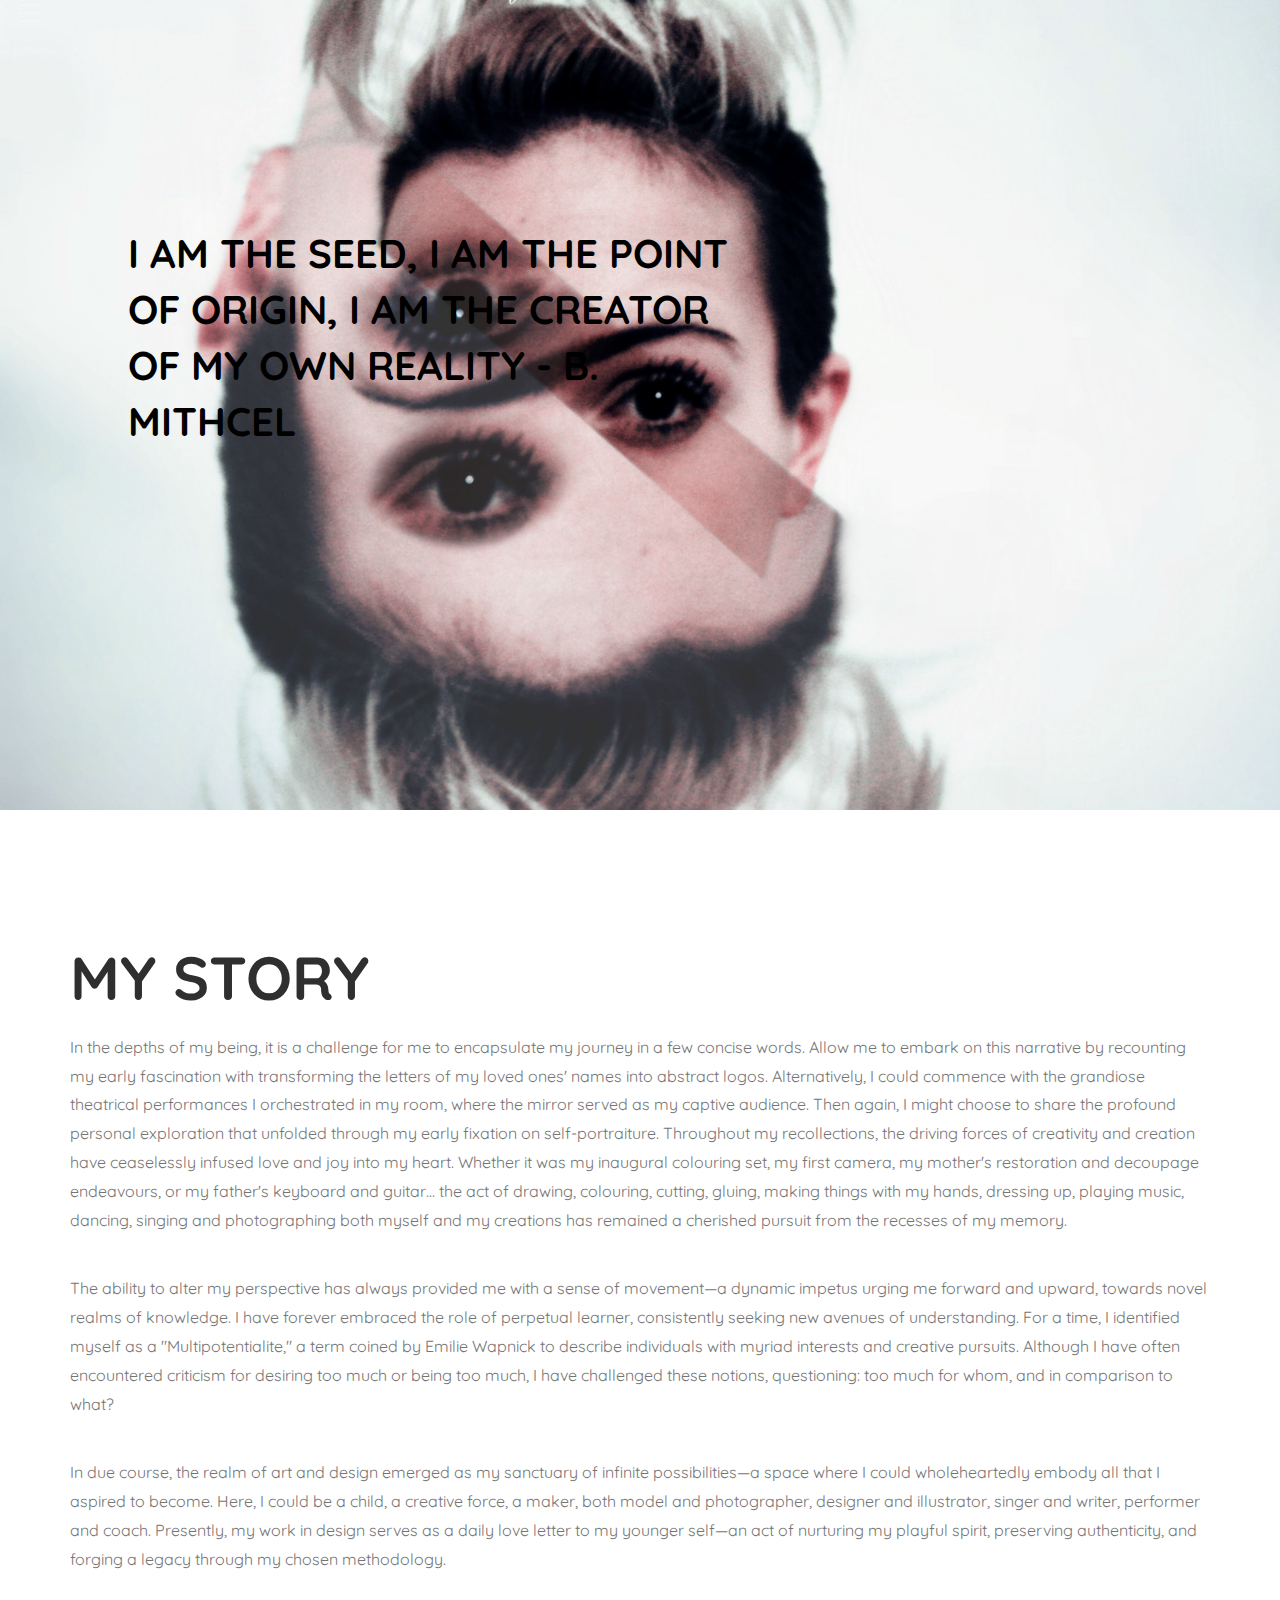
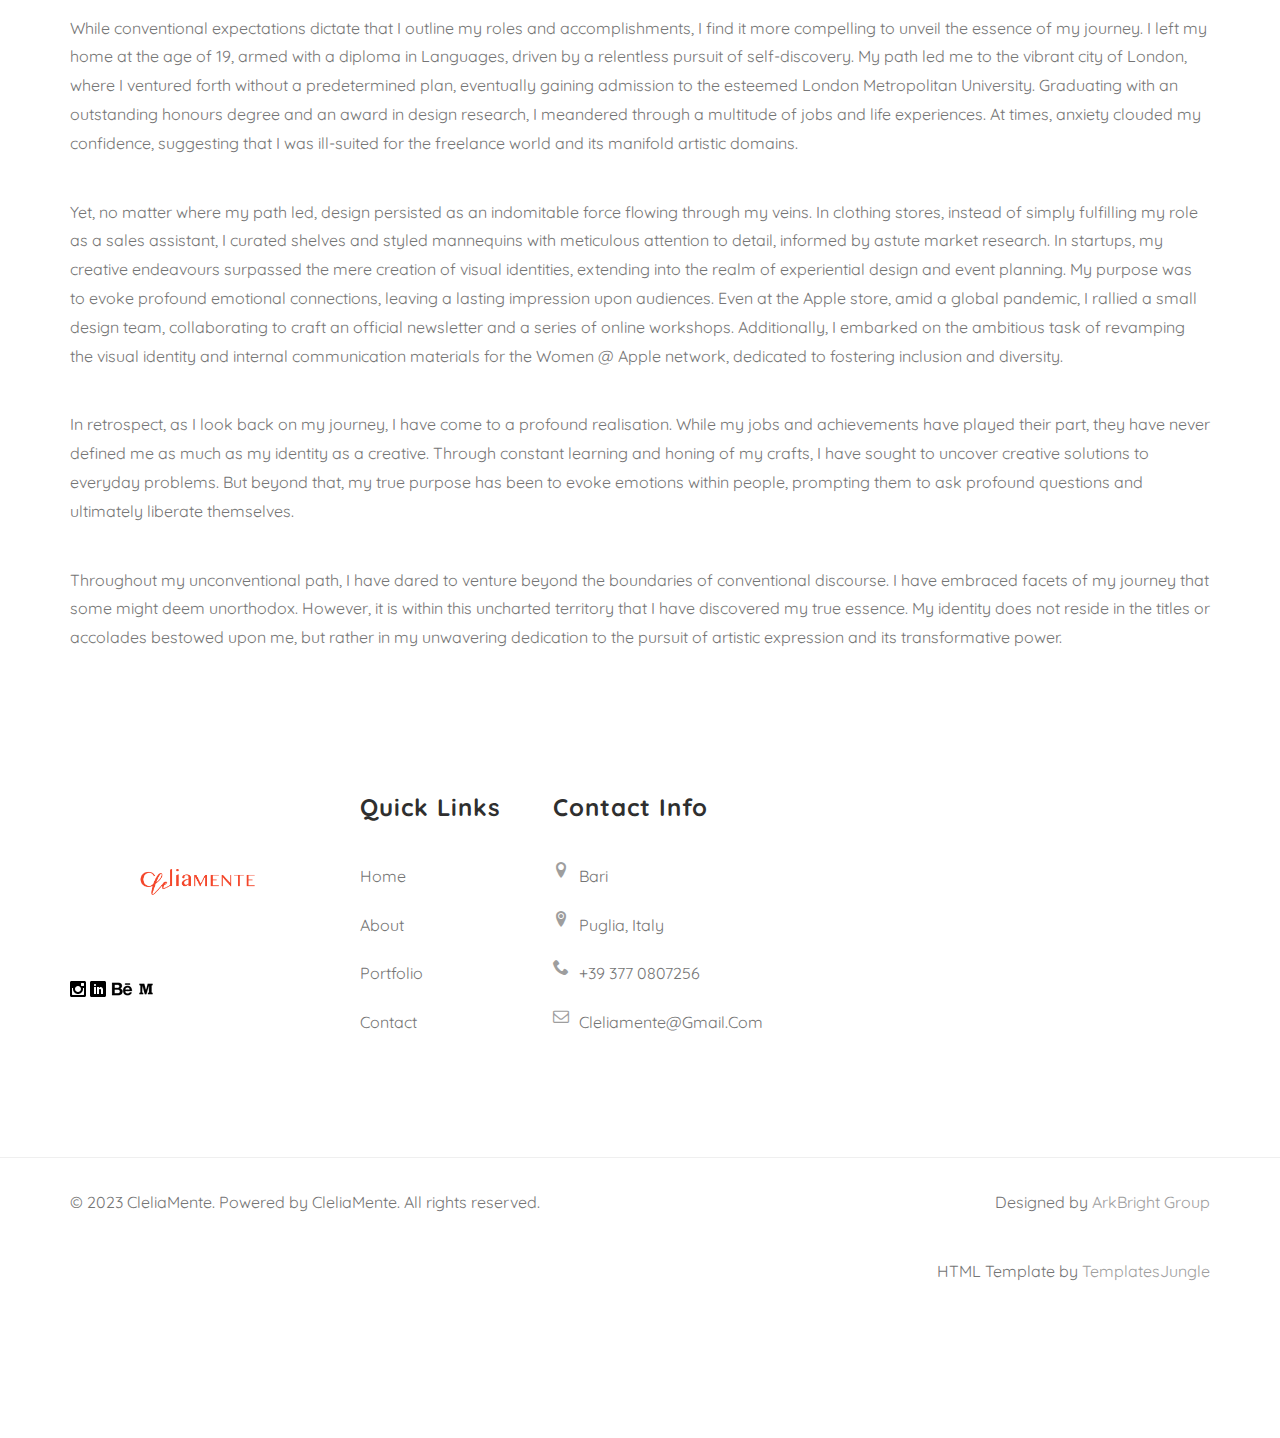
==== commit 9af4b32c: "slight changes 4 clelia refer to crossed out notes" ====
--- a/about.html
+++ b/about.html
@@ -31,7 +31,7 @@
 			<ul class="nav__list">
 				<li class="nav__list-item"><a href="index.html" class="hover-target">Home</a></li>
 				<li class="nav__list-item"><a href="portfolio.html" class="hover-target">Portfolio</a></li>
-				<li class="nav__list-item active-nav"><a href="about.html" class="hover-target">About</a></li>
+				<li class="nav__list-item"><a href="about.html" class="hover-target">About</a></li>
 				<li class="nav__list-item"><a href="contact.html" class="hover-target">Contact us</a></li>
 			</ul>
 		</div>
@@ -64,10 +64,10 @@
 <section id="intro" class="scrollspy-section">
 	<div class="main-slider">
 		<div class="slider-item">
-			<img src="images/clelzredlip.jpg" alt="banner">
+			<img src="images/lilmonster/L20.jpg" alt="banner">
 			<div class="banner-content">
 				<img src="images/CleliamenteLogo1WHITE.png" alt="main-logo" class="logo-img2">
-				<h2 class="banner-title">MY STORY</h2>
+				<h2 class="banner-title2">I am the seed, I am the point of origin, I am the creator of my own reality - B. Mithcel</h2>
 			</div><!--banner-content--> 
 		</div><!--slider-item-->
 </section>
@@ -80,7 +80,12 @@
 
 				<div class="post-content">
 					
-					<blockquote>I am the seed, I am the point of origin, I am the creator of my own reality - B. Mithcel</blockquote>
+					<div class="section-header">
+						<div class="title">
+						</div>
+						<h2 class="section-title">MY STORY</h2>
+					</div>
+				</div>
 
 					<p>In the depths of my being, it is a challenge for me to encapsulate my journey in a few concise words. Allow me to embark on this narrative by recounting my early fascination with transforming the letters of my loved ones' names into abstract logos. Alternatively, I could commence with the grandiose theatrical performances I orchestrated in my room, where the mirror served as my captive audience. Then again, I might choose to share the profound personal exploration that unfolded through my early fixation on self-portraiture. Throughout my recollections, the driving forces of creativity and creation have ceaselessly infused love and joy into my heart. Whether it was my inaugural colouring set, my first camera, my mother's restoration and decoupage endeavours, or my father's keyboard and guitar… the act of drawing, colouring, cutting, gluing,  making things with my hands, dressing up, playing music, dancing, singing and photographing both myself and my creations has remained a cherished pursuit from the recesses of my memory.
 
--- a/style.css
+++ b/style.css
@@ -129,7 +129,7 @@
   box-sizing: border-box;
 }
 body {
-  font-family: var(--body-font);
+  font-family: 'Quicksand', sans-serif;
   font-size: 16px;
   line-height: 1.8;
   color: var(--body-text-color);
@@ -850,6 +850,12 @@
     line-height: 1;
     font-weight: 900;
 }
+.section-title2 {
+  font-size: 3.8em;
+  line-height: 1;
+  font-weight: 900;
+  text-align: right;
+}
 .section-header .title span {
     font-size: 14px;
     color: #afafaf;
@@ -1589,17 +1595,13 @@
   color: #fff;
   text-transform: uppercase;
 
-.banner-record {
+}
+.main-slider .banner-content h2.banner-title2 {
   font-family: 'Quicksand', sans-serif;
-  font-size: 4.5em;
+  font-size: 2.5em;
   font-weight: 900;
-  color: #fff;
+  color: #000;
   text-transform: uppercase;
-}
-
-.direction {
-  color: #07051a;
-}
 
 }
 #intro .button-container {
@@ -1613,7 +1615,7 @@
   line-height: 0;
   font-weight: 900;
   color: #fff;
-  background: var(--dark-color);
+  /* background: var(--dark-color); */
   padding: 20px;
   margin: 0;
 }
@@ -1745,19 +1747,23 @@
 --------------------------------------------------------------*/
 .lightbox-item {
   position: relative;
-  width: relative; /* Adjust to match your image dimensions */
 }
 .hover-image {
   position: absolute;
   top: 0;
   left: 0;
   opacity: 0;
-  width: 360px; /* Adjust to your desired width */
+  width: 60%; /* Adjust to your desired width */
   height: auto;
   transition: opacity 0.5s ease;
 }
 .lightbox-item:hover .hover-image {
   opacity: 8;
+  width: 30%;
+}
+.lightbox-item img {
+  width: 150%;
+  height: auto;
 }
 
 /*----- Subscribe Section
@@ -2240,6 +2246,8 @@
 }
 .portfolio-tabs .tab-content .grid {
   flex-wrap: wrap;
+  display: flex;
+  justify-content: space-between;
 }
 .portfolio-tabs [data-tab-content] {
   opacity: 0;
@@ -2277,7 +2285,7 @@
 }
 .portfolio-tabs .tab-content a {  
   display: block;
-  width: 32%;
+  width: 30%;
   margin-right: 10px;
   margin-bottom: 20px;
   overflow: hidden;
@@ -2394,6 +2402,10 @@
   display: flex;
 }
 
+a p {
+  text-decoration: none; /* Remove underline for all <p> elements within <a> tags */
+}
+
 /*====================================================================*/
 /* 7. WIDGETS */
 /*====================================================================*/
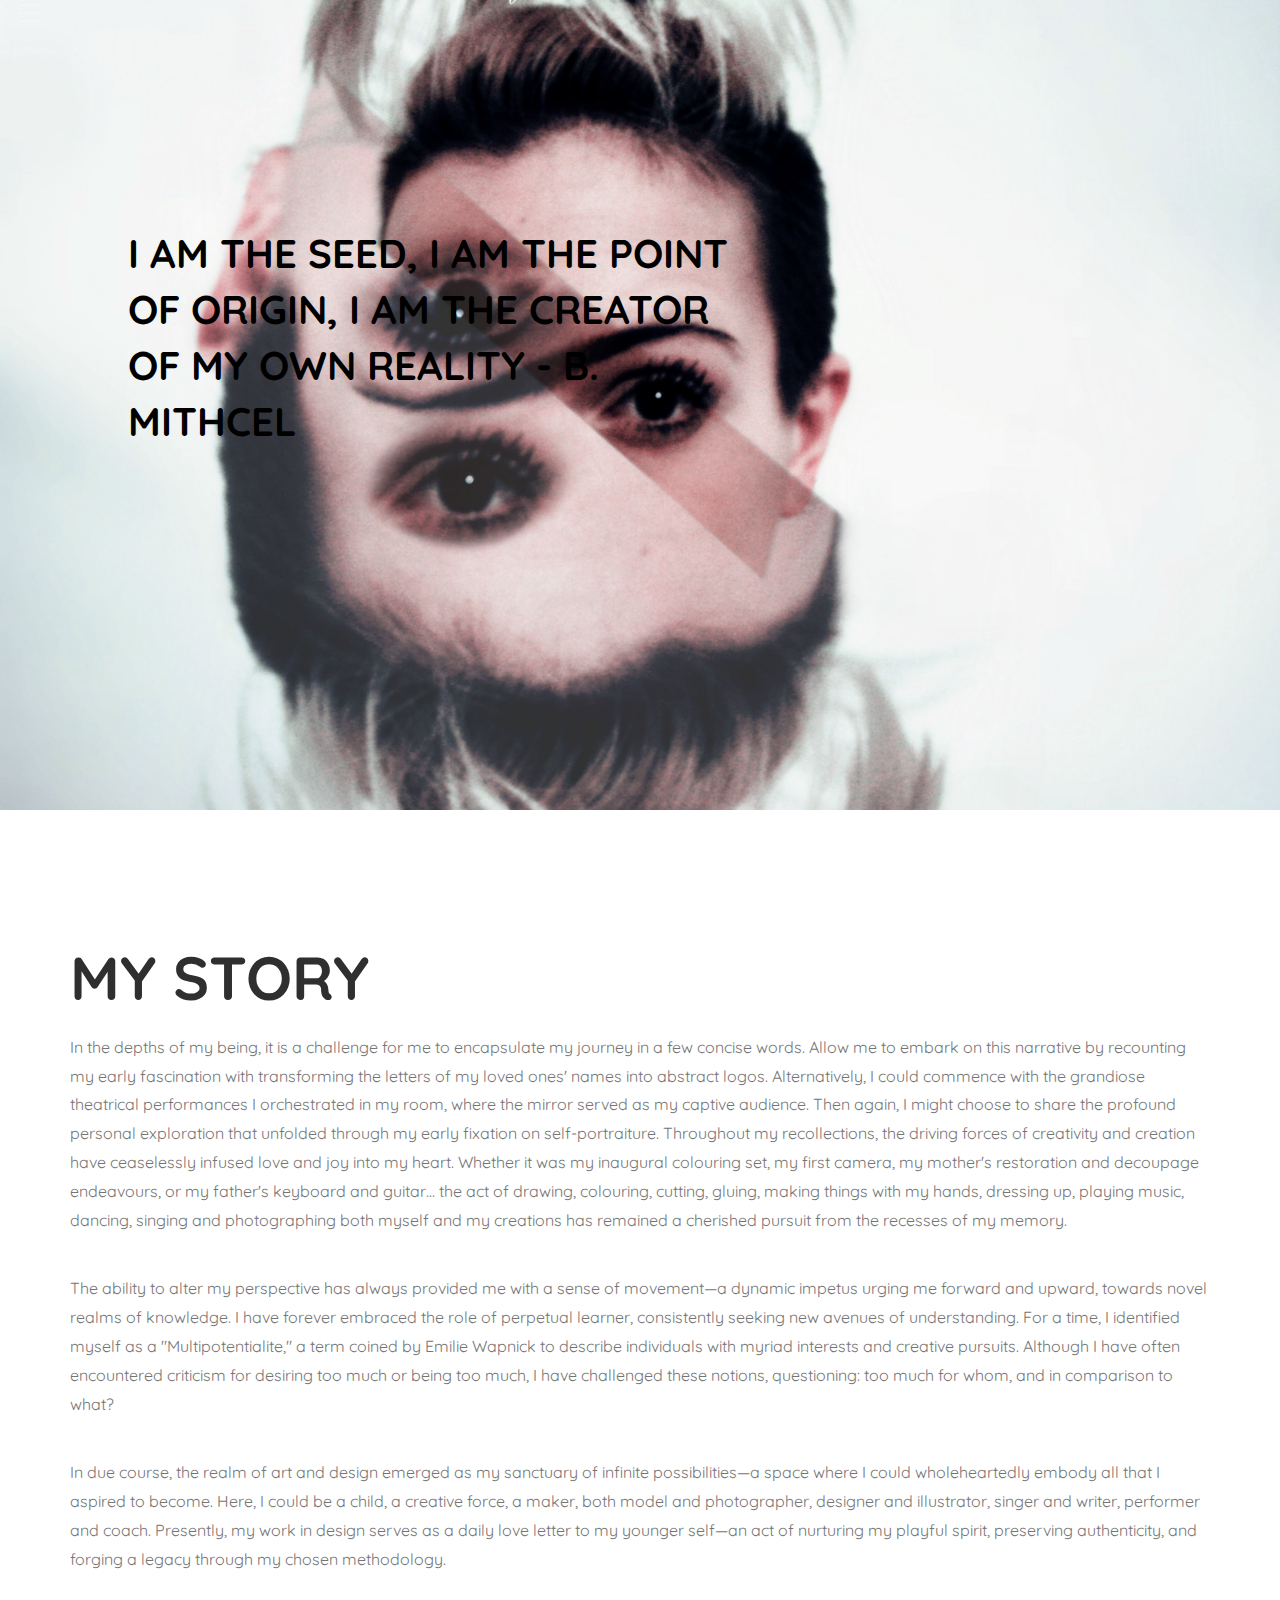
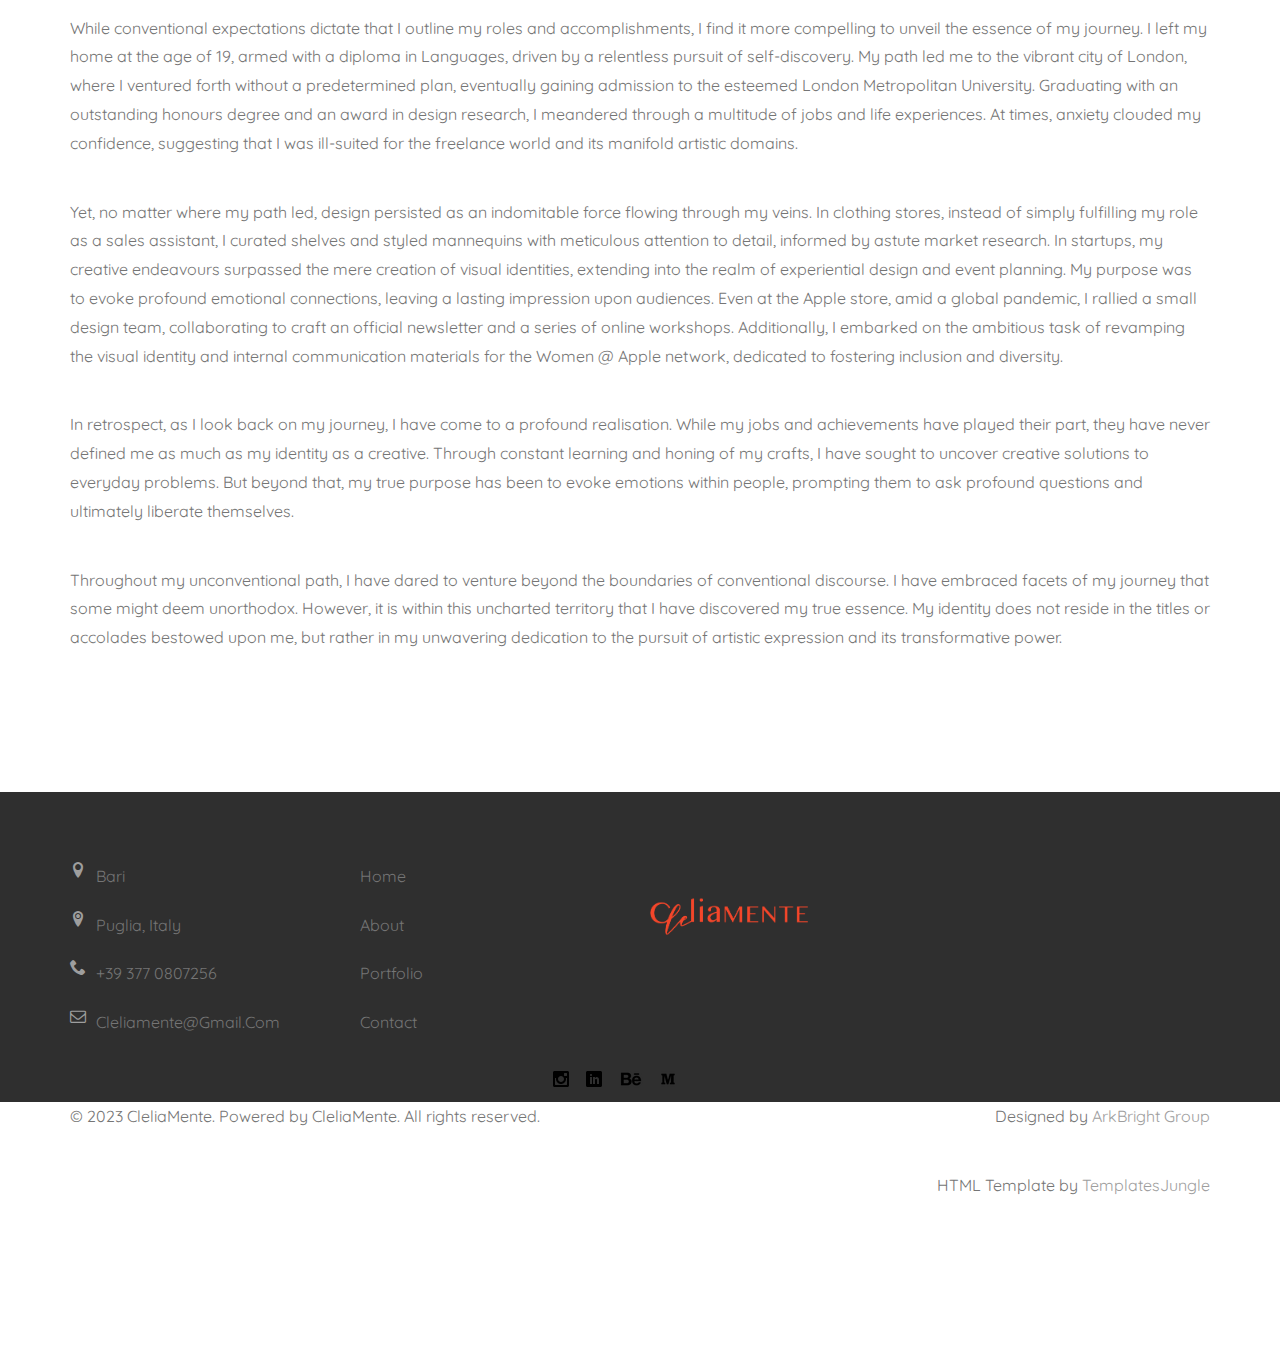
==== commit f89e33f1: "fixed index portfolio, other small touches to site" ====
--- a/about.html
+++ b/about.html
@@ -118,72 +118,70 @@
 		</div>
 
 		
-<footer id="footer">
-	<div class="container">
-		<div class="row">
-			
-			<div class="col-md-3">
-				<div class="footer-menu">
-					<img src="images/CleliamenteLogo1 RED.png" alt="logo" class="footer-logo">
-					<div class="social-icons d-flex justify-content-xl-end mt-3 mt-xl-0">
-						<a class="icon" href="https://www.instagram.com/cleliamente/" target="_blank"><img src="./icomoon/403-instagram.svg" alt=""></a>
-						<a class="icon" href="https://www.linkedin.com/in/cleliagiannuoli/" target="_blank"><img src="./icomoon/458-linkedin.svg" alt=""></a>
-						<a class="icon" href="https://www.behance.net/cleliagiannuoli" target="_blank"><img src="./icomoon/behance.png" alt=""></a>
-						<a class="icon" href="https://medium.com/@cleliamente" target="_blank"><img src="./icomoon/medium.png" alt=""></a>
-					</div>
-				</div>
-
-			</div>
-
-			<div class="col-md-2">
-
-				<div class="footer-menu">
-					<h5>Quick links</h5>
-					<ul class="menu-list">
-						<li class="menu-item">
-							<a href="index.html">Home</a>
-						</li>
-						<li class="menu-item">
-							<a href="about.html">About</a>
-						</li>
-						<li class="menu-item">
-							<a href="portfolio.html">Portfolio</a>
-						</li>
-						<li class="menu-item">
-							<a href="contact.html">Contact</a>
-						</li>
-					</ul>
-				</div>
-
-			</div>
-
-			<div class="col-md-4">
-
-				<div class="footer-menu widget-contact-info">
-					<h5>Contact info</h5>
-					<ul class="menu-list">
-						<li class="menu-item">
-							<i class="icon icon-location"></i>Bari
-						</li>
-						<li class="menu-item">
-							<i class="icon icon-location2"></i>Puglia, Italy
-						</li>
-						<li class="menu-item">
-							<i class="icon icon-phone"></i>+39 377 0807256
-						</li>
-						<li class="menu-item">
-							<i class="icon icon-envelope-o"></i><a href="#" class="mail-id">cleliamente@gmail.com</a>
-						</li>
-					</ul>
-				</div>
-
-			</div>
-
-			<div class="col-md-3">
-
-		</div>
-	</div>
-</footer>
+		<footer id="footer" class="bg-dark">
+			<div class="container">
+				<div class="row">
+					
+					<div class="col-md-3">
+						
+						<div class="footer-menu widget-contact-info">
+							<h5>Contact info</h5>
+							<ul class="menu-list">
+								<li class="menu-item">
+									<i class="icon icon-location"></i>Bari
+								</li>
+								<li class="menu-item">
+									<i class="icon icon-location2"></i>Puglia, Italy
+								</li>
+								<li class="menu-item">
+									<i class="icon icon-phone"></i>+39 377 0807256
+								</li>
+								<li class="menu-item">
+									<i class="icon icon-envelope-o"></i><a href="#" class="mail-id">cleliamente@gmail.com</a>
+								</li>
+							</ul>
+						</div>
+					</div>
+		
+					<div class="col-md-2">
+		
+						<div class="footer-menu">
+							<h5>Quick links</h5>
+							<ul class="menu-list">
+								<li class="menu-item">
+									<a href="index.html">Home</a>
+								</li>
+								<li class="menu-item">
+									<a href="about.html">About</a>
+								</li>
+								<li class="menu-item">
+									<a href="portfolio.html">Portfolio</a>
+								</li>
+								<li class="menu-item">
+									<a href="contact.html">Contact</a>
+								</li>
+							</ul>
+						</div>
+		
+					</div>
+		
+					<div class="col-md-4">
+		
+						<div class="footer-menu section-title dark">
+							<img src="images/CleliamenteLogo1 RED.png" alt="logo" class="footer-logo">
+							<div class="social-icons d-flex justify-content-xl-end mt-3 mt-xl-0">
+								<a class="icon" href="https://www.instagram.com/cleliamente/" target="_blank"><img src="./icomoon/403-instagram.svg" alt=""></a>
+								<a class="icon" href="https://www.linkedin.com/in/cleliagiannuoli/" target="_blank"><img src="./icomoon/458-linkedin.svg" alt=""></a>
+								<a class="icon" href="https://www.behance.net/cleliagiannuoli" target="_blank"><img src="./icomoon/behance.png" alt=""></a>
+								<a class="icon" href="https://medium.com/@cleliamente" target="_blank"><img src="./icomoon/medium.png" alt=""></a>
+							</div>
+						</div>
+		
+					</div>
+		
+				</div>
+			</div>
+		</footer>
 
 <div id="footer-bottom">
 	<div class="container">
--- a/style.css
+++ b/style.css
@@ -1766,6 +1766,11 @@
   height: auto;
 }
 
+.indexport {
+  text-decoration: none; /* Remove underline for all <p> elements within <a> tags */
+  font-size: 1.5em;
+}
+
 /*----- Subscribe Section
 --------------------------------------------------------------*/
 #subscribe figure.subscribe-image {
@@ -1872,9 +1877,9 @@
 
 /* Footer bottom */
 #footer-bottom {
-  border-top: 1px solid #efefef;
-  padding-top: 30px;
-  margin-top: 80px;
+
+  padding-top: 0px;
+  margin-top: 0px;
 }
 #footer-bottom a {
   text-decoration: none;
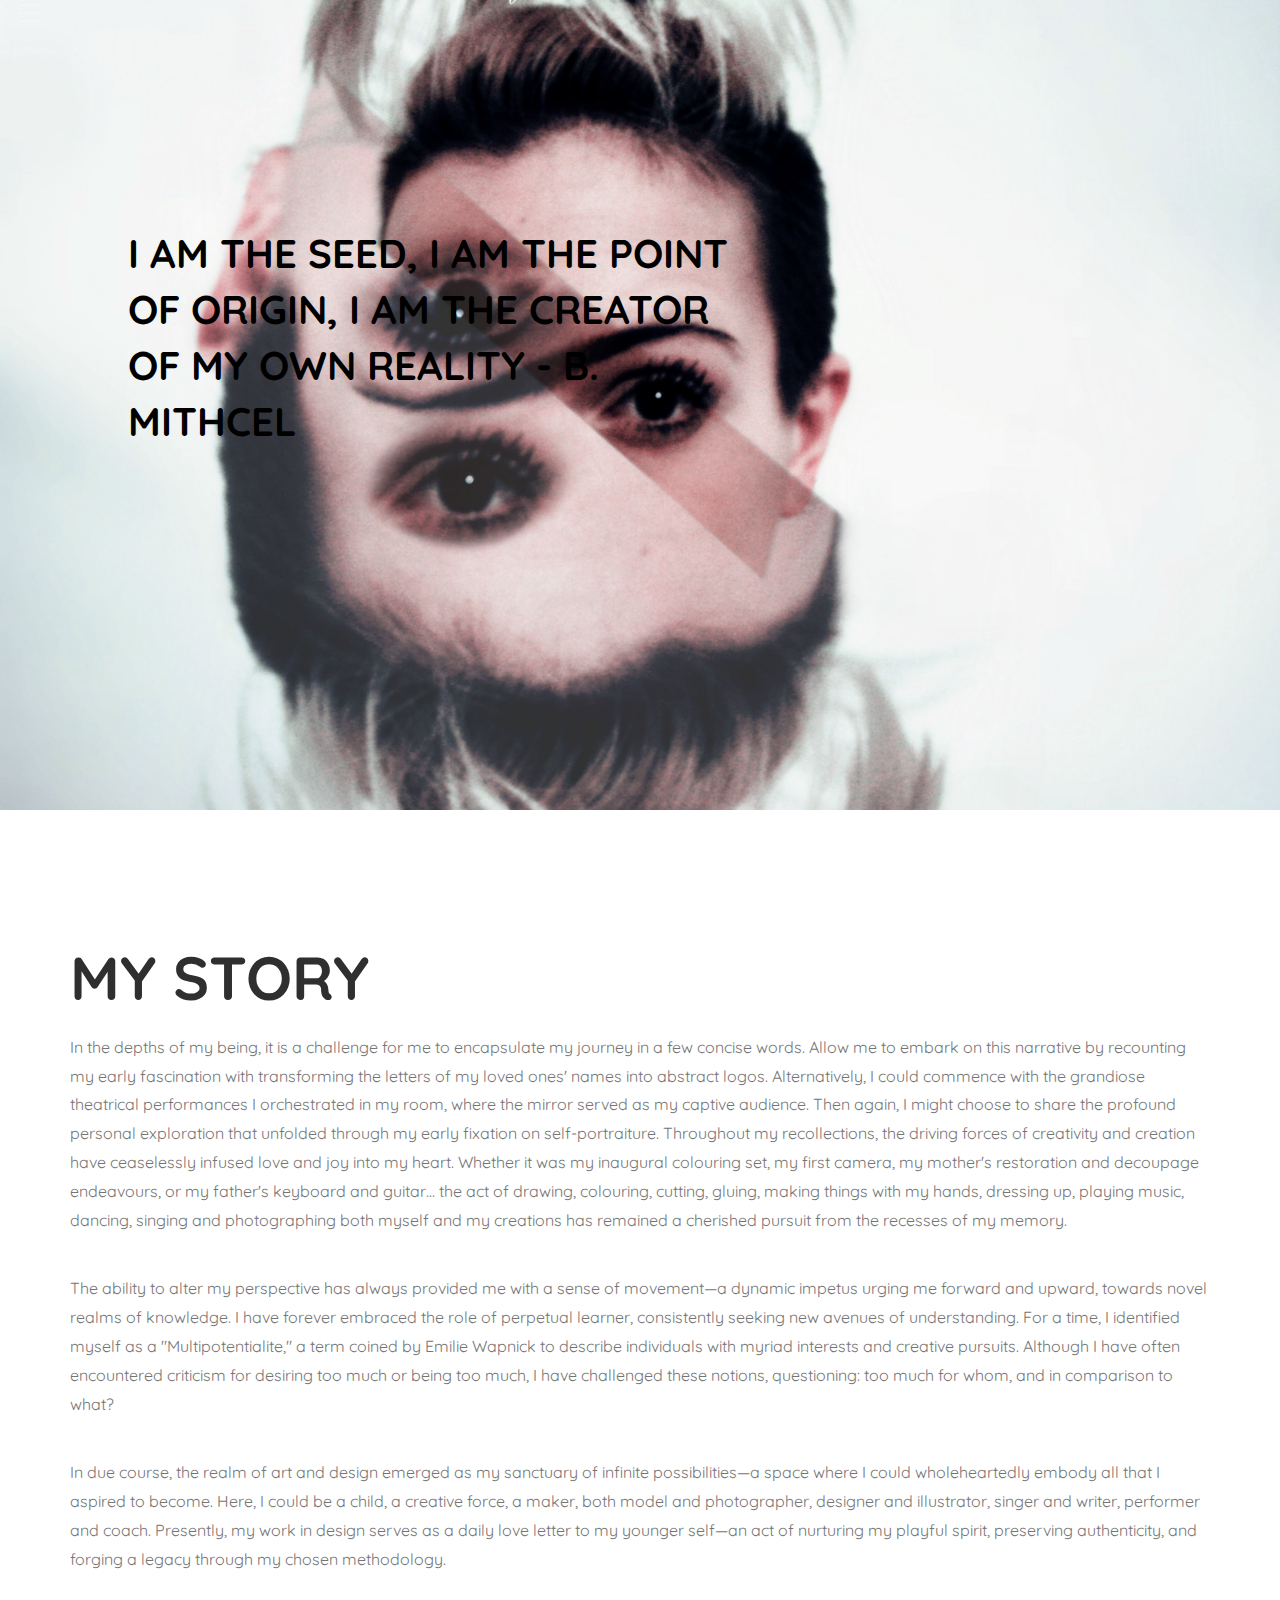
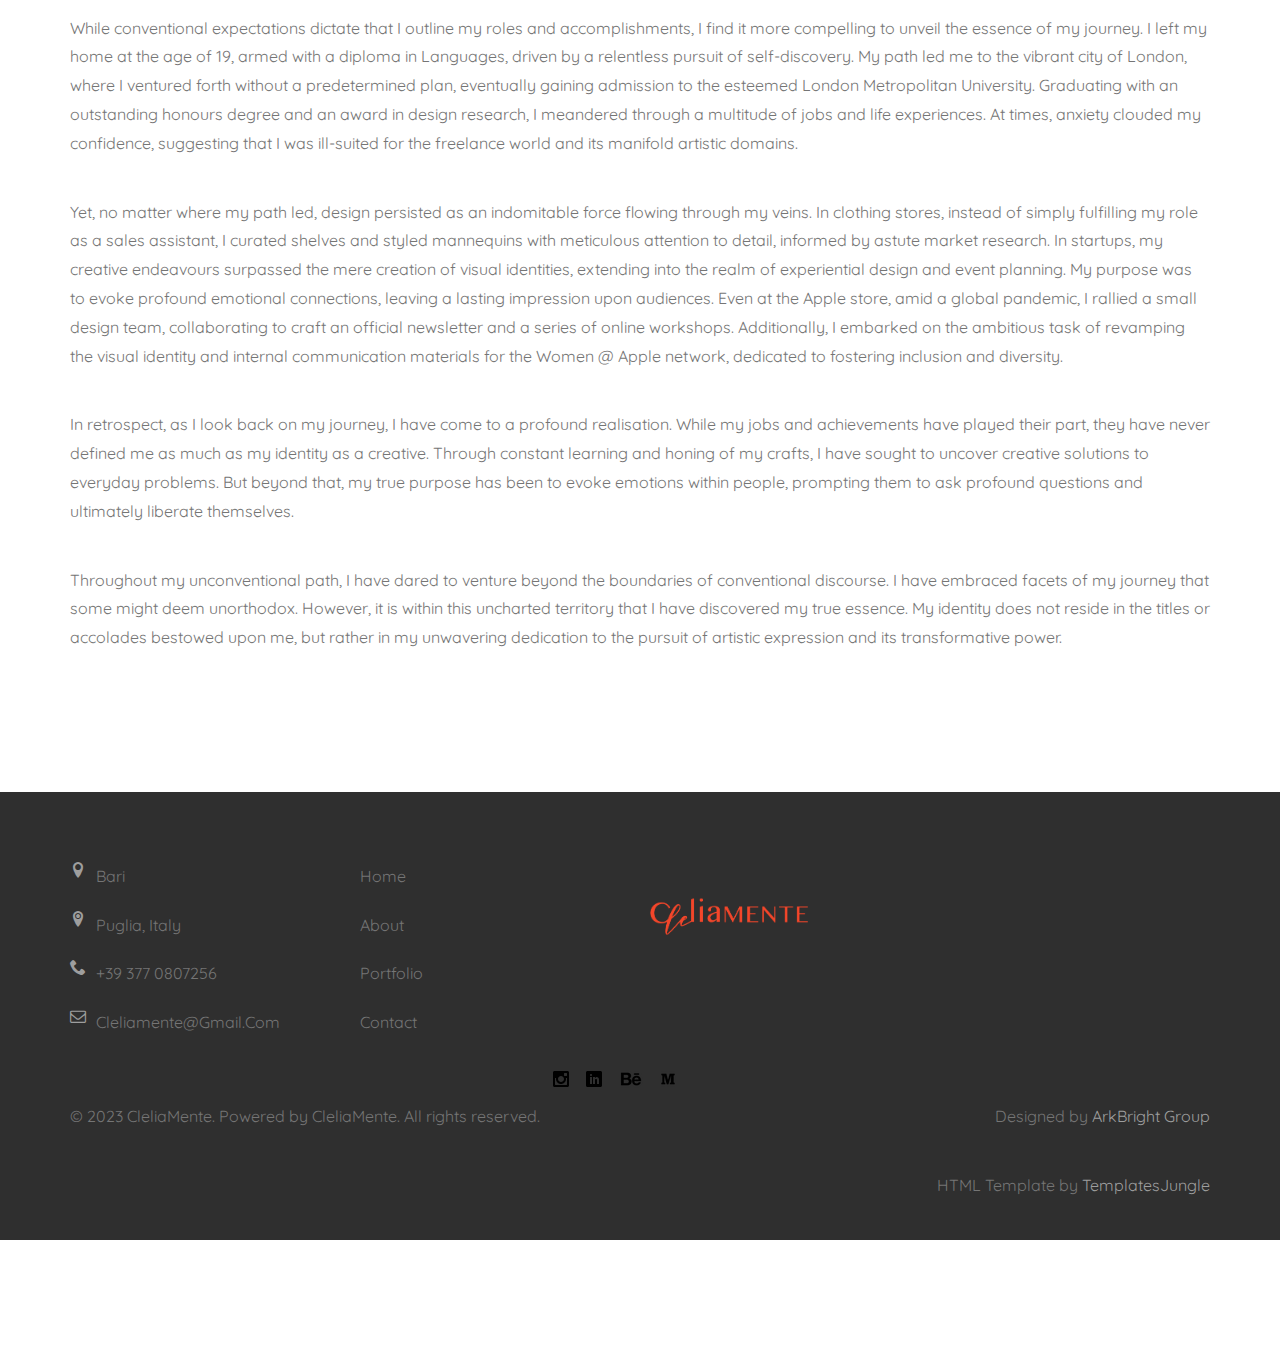
==== commit 95d8f221: "textualising changes to pages" ====
--- a/about.html
+++ b/about.html
@@ -181,7 +181,7 @@
 		
 				</div>
 			</div>
-		</footer>
+		
 
 <div id="footer-bottom">
 	<div class="container">
@@ -200,7 +200,7 @@
 		</div>
 	</div>
 </div>
-
+</footer>
 <script src="js/jquery-3.2.1.min.js"></script>
 <script src="js/ui-easing.js"></script>
 <script src="js/plugins.js"></script>
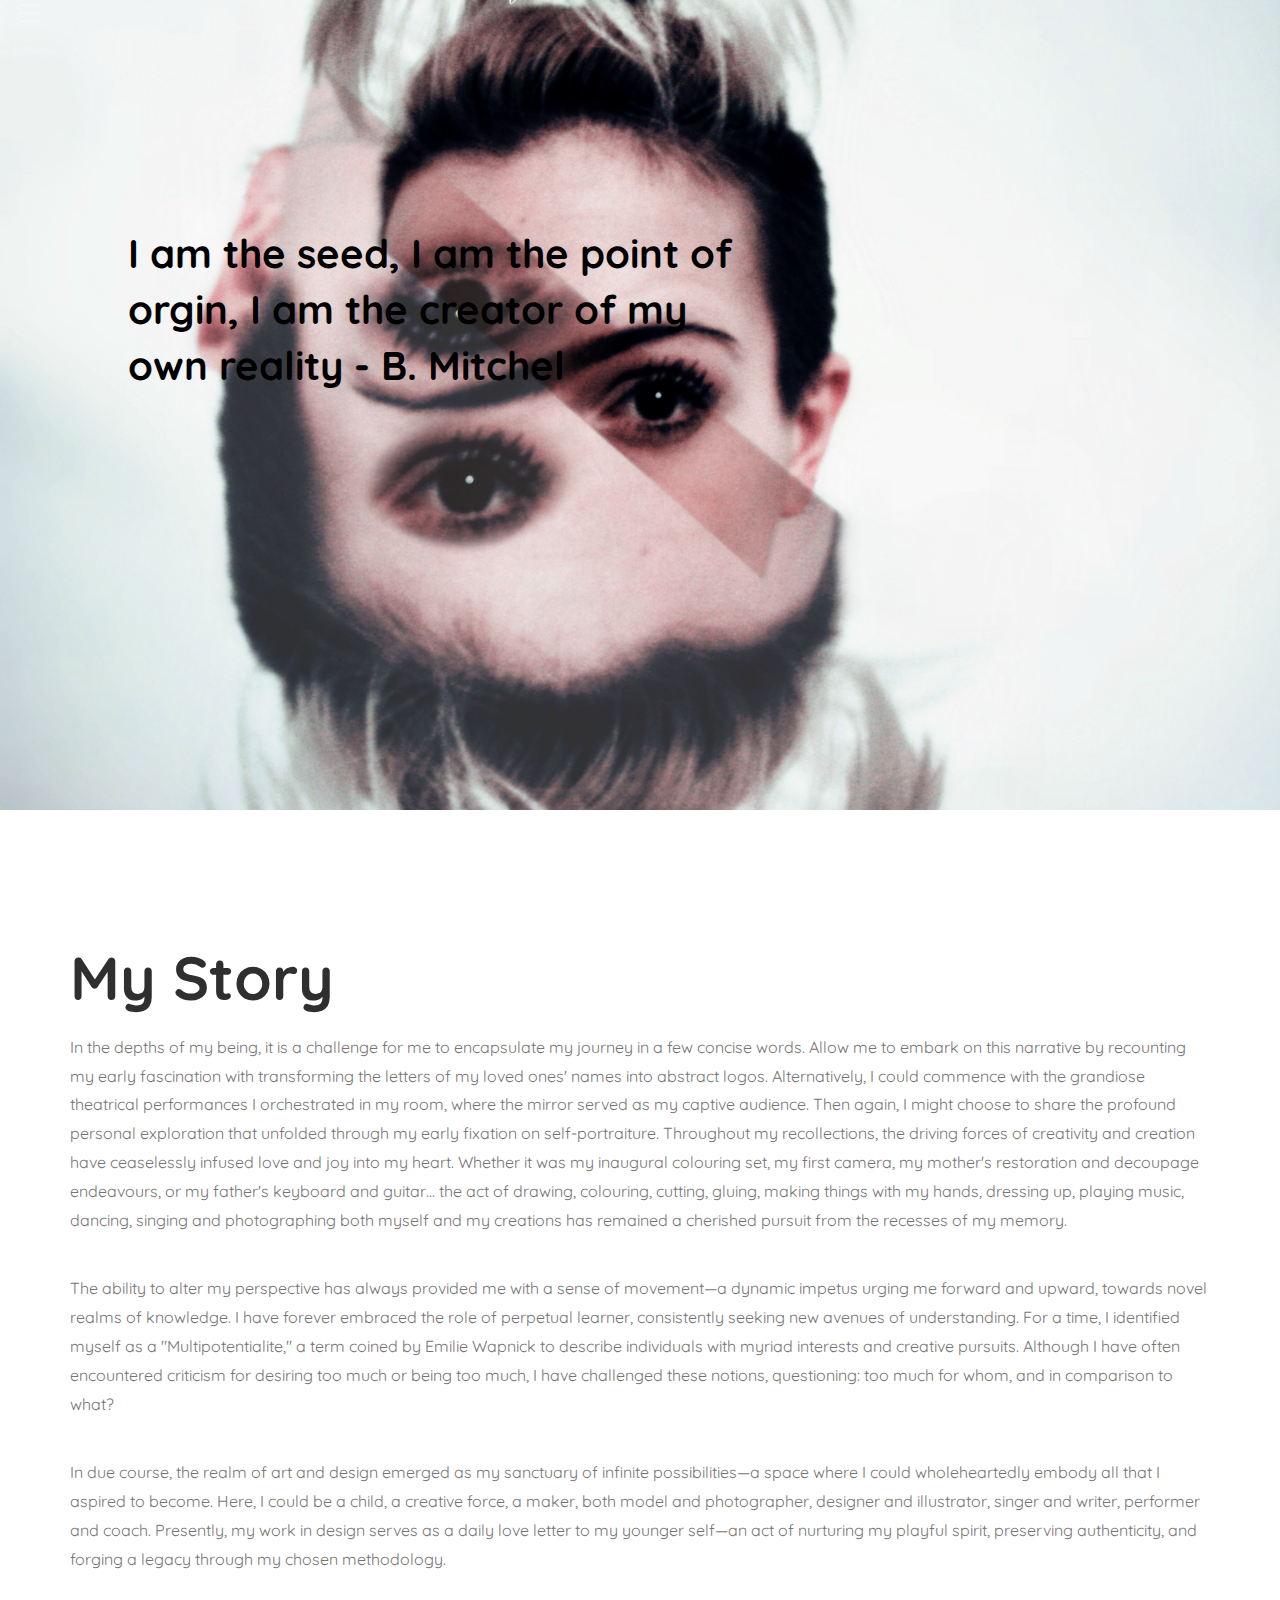
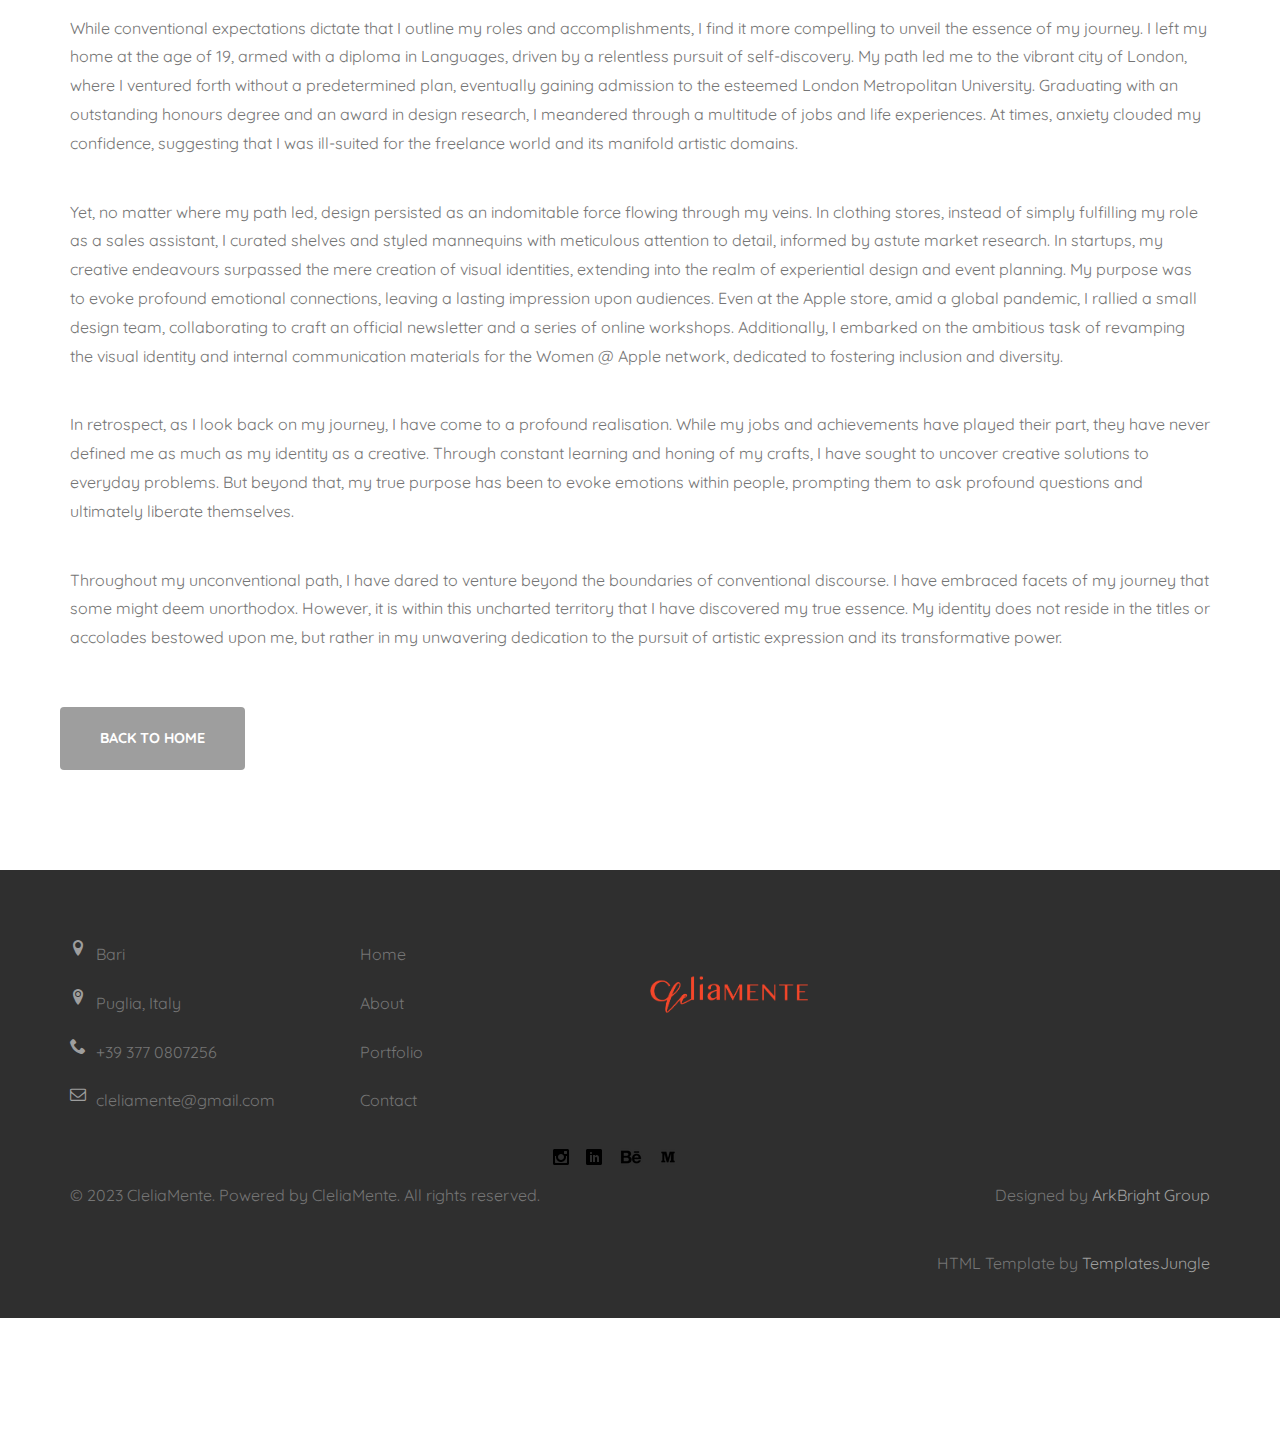
==== commit 4a21126b: "few updates accord to cle" ====
--- a/about.html
+++ b/about.html
@@ -67,7 +67,8 @@
 			<img src="images/lilmonster/L20.jpg" alt="banner">
 			<div class="banner-content">
 				<img src="images/CleliamenteLogo1WHITE.png" alt="main-logo" class="logo-img2">
-				<h2 class="banner-title2">I am the seed, I am the point of origin, I am the creator of my own reality - B. Mithcel</h2>
+				<h2 class="banner-title2">I am the seed, I am the point of orgin, 
+					I am the creator of my own reality - B. Mitchel</h2>
 			</div><!--banner-content--> 
 		</div><!--slider-item-->
 </section>
@@ -83,7 +84,7 @@
 					<div class="section-header">
 						<div class="title">
 						</div>
-						<h2 class="section-title">MY STORY</h2>
+						<h2 class="section-title">My Story</h2>
 					</div>
 				</div>
 
@@ -112,10 +113,15 @@
 						<p>Throughout my unconventional path, I have dared to venture beyond the boundaries of conventional discourse. I have embraced facets of my journey that some might deem unorthodox. However, it is within this uncharted territory that I have discovered my true essence. My identity does not reside in the titles or accolades bestowed upon me, but rather in my unwavering dedication to the pursuit of artistic expression and its transformative power.</p>
 					
 				</div><!--post-content-->
+				<div class="btn-wrap">
+					<a href="index.html" class="btn btn-accent btn-xlarge btn-rounded">Back to Home</a>
+				</div>
 
 			</div>
 
 		</div>
+
+		
 
 		
 		<footer id="footer" class="bg-dark">
--- a/style.css
+++ b/style.css
@@ -1601,7 +1601,7 @@
   font-size: 2.5em;
   font-weight: 900;
   color: #000;
-  text-transform: uppercase;
+  text-transform: none;
 
 }
 #intro .button-container {
@@ -1844,7 +1844,6 @@
   display: flex;
 }
 .footer-menu .menu-item a {
-  text-transform: capitalize;
   position: relative;
   transition: 0.3s ease-out;
   color: var(--body-text-color);
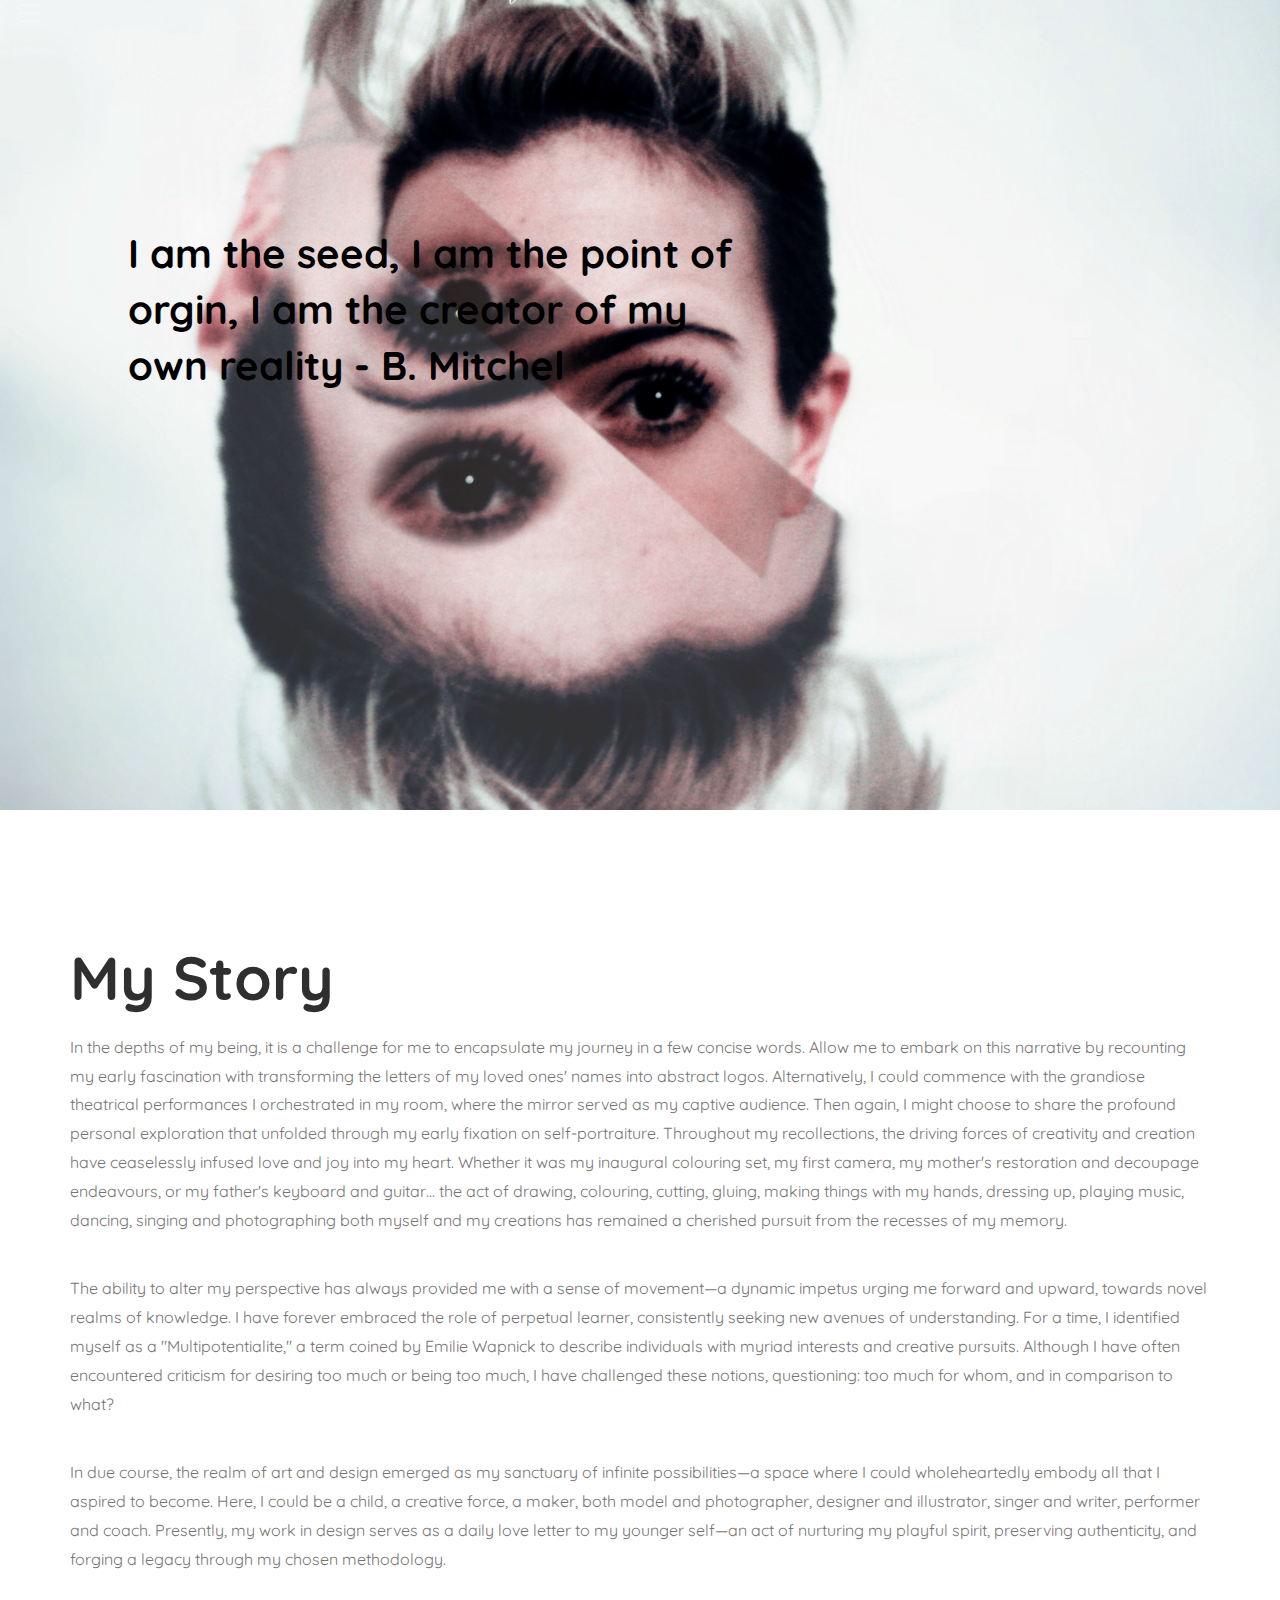
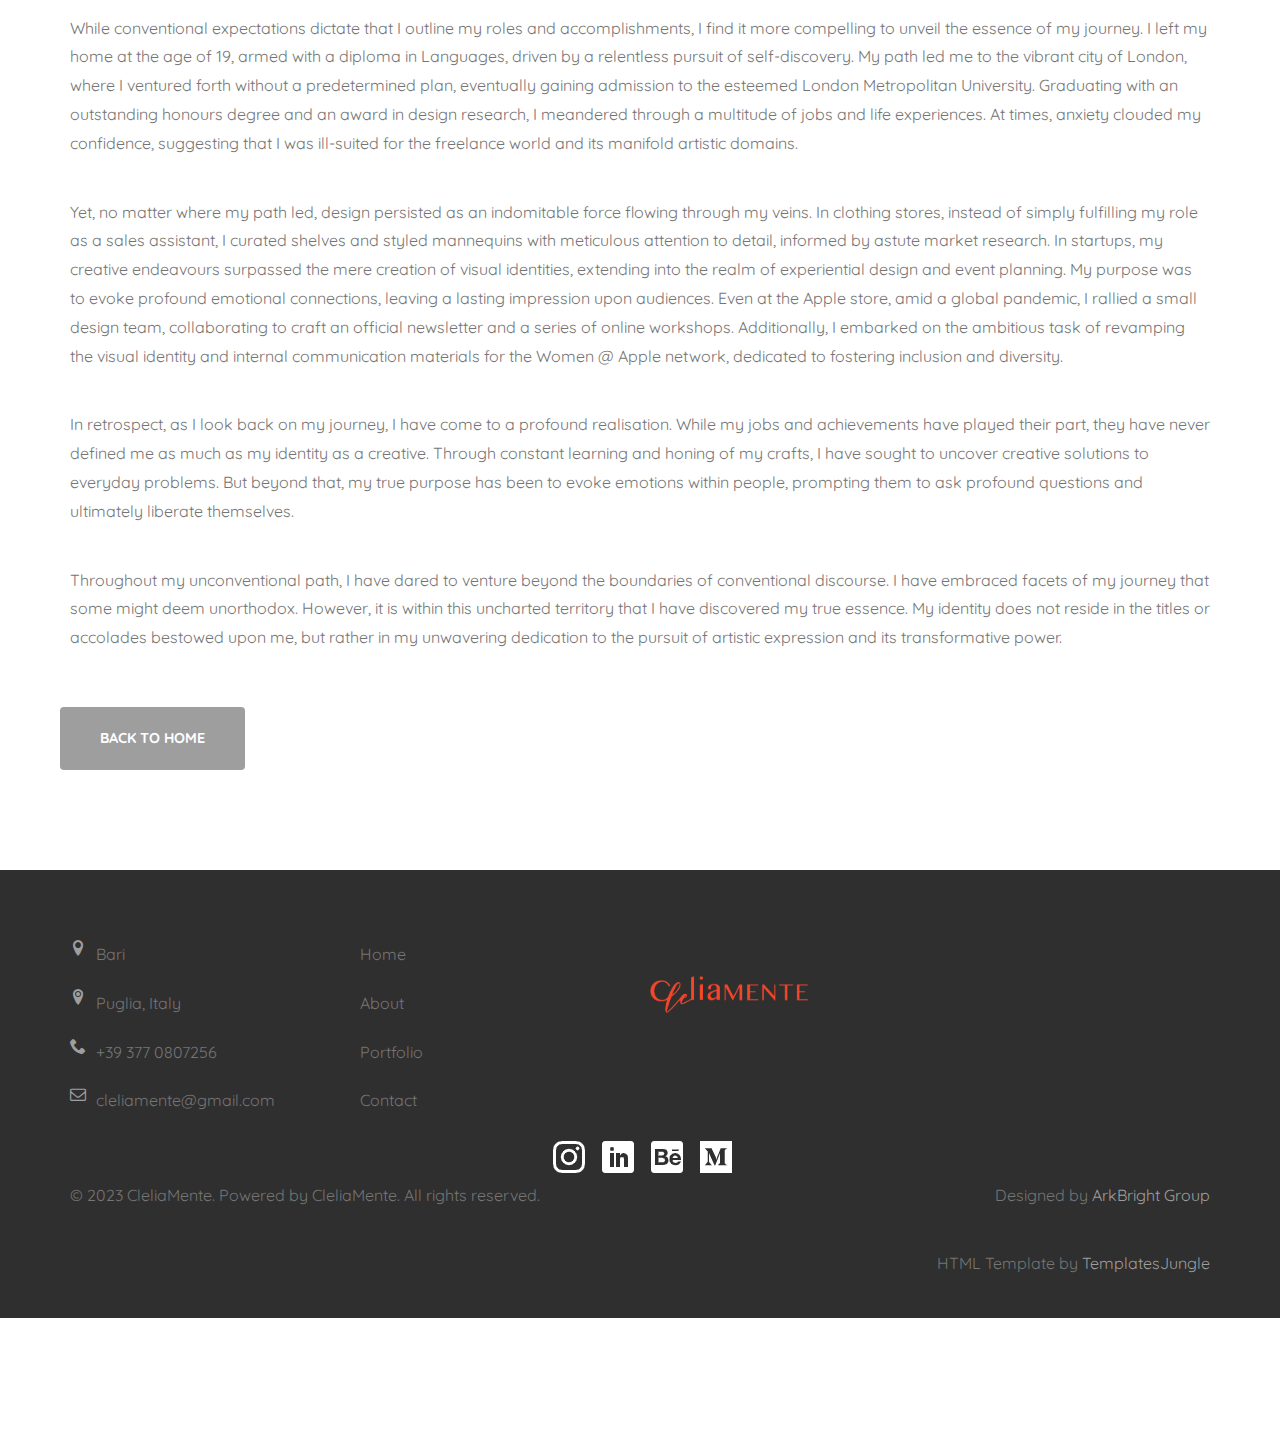
==== commit e5a616d0: "updated icons all pages" ====
--- a/about.html
+++ b/about.html
@@ -176,10 +176,10 @@
 						<div class="footer-menu section-title dark">
 							<img src="images/CleliamenteLogo1 RED.png" alt="logo" class="footer-logo">
 							<div class="social-icons d-flex justify-content-xl-end mt-3 mt-xl-0">
-								<a class="icon" href="https://www.instagram.com/cleliamente/" target="_blank"><img src="./icomoon/403-instagram.svg" alt=""></a>
-								<a class="icon" href="https://www.linkedin.com/in/cleliagiannuoli/" target="_blank"><img src="./icomoon/458-linkedin.svg" alt=""></a>
-								<a class="icon" href="https://www.behance.net/cleliagiannuoli" target="_blank"><img src="./icomoon/behance.png" alt=""></a>
-								<a class="icon" href="https://medium.com/@cleliamente" target="_blank"><img src="./icomoon/medium.png" alt=""></a>
+								<a class="icon" href="https://www.instagram.com/cleliamente/" target="_blank"><img src="./images/icons/icoinstagram.png" alt=""></a>
+						<a class="icon" href="https://www.linkedin.com/in/cleliagiannuoli/" target="_blank"><img src="./images/icons/icolinkedin.png" alt=""></a>
+						<a class="icon" href="https://www.behance.net/cleliagiannuoli" target="_blank"><img src="./images/icons/behance2.png" alt=""></a>
+						<a class="icon" href="https://medium.com/@cleliamente" target="_blank"><img src="./images/icons/icomedium.png" alt=""></a>
 							</div>
 						</div>
 		
--- a/style.css
+++ b/style.css
@@ -2121,6 +2121,10 @@
   padding: 88px 83px;
 }
 
+.quotar {
+  text-transform: none;
+}
+
 @media only screen and (max-width: 1170px) {
     #contact .left-content {
       margin-right: 60px;
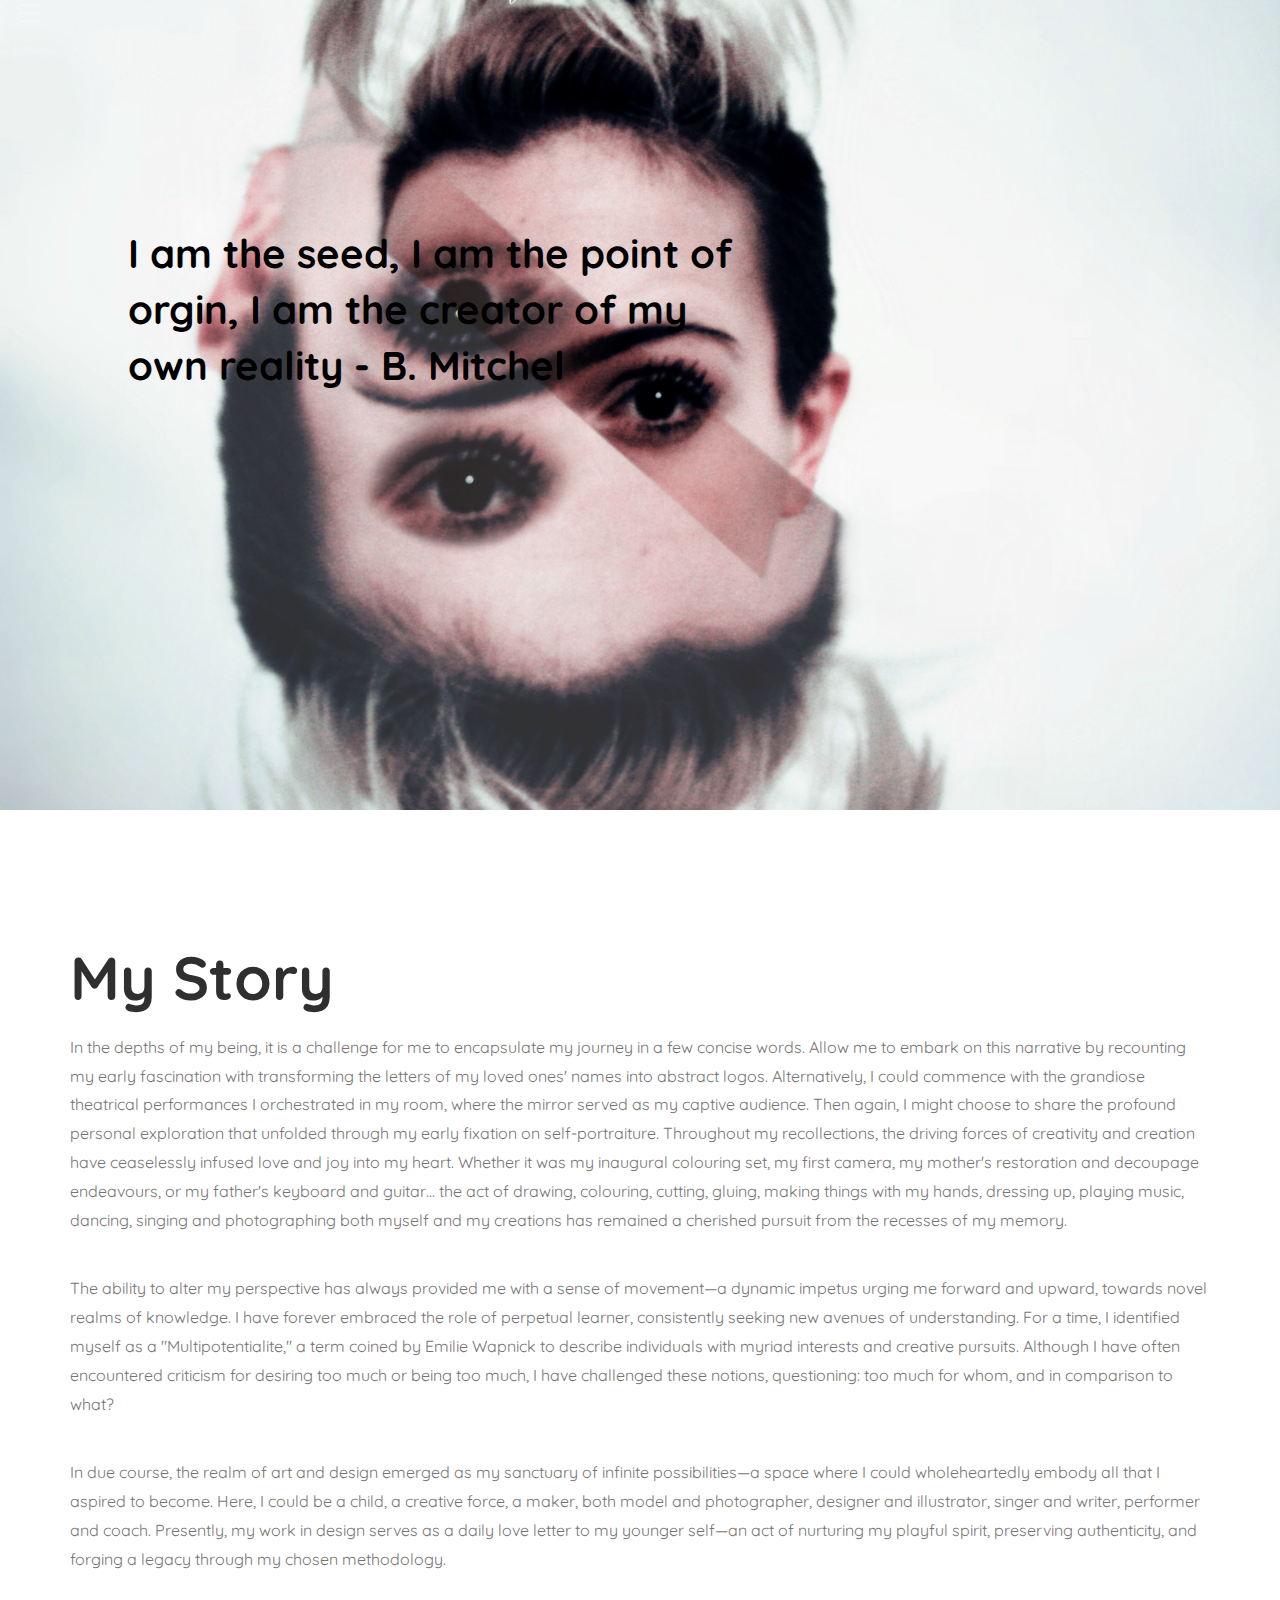
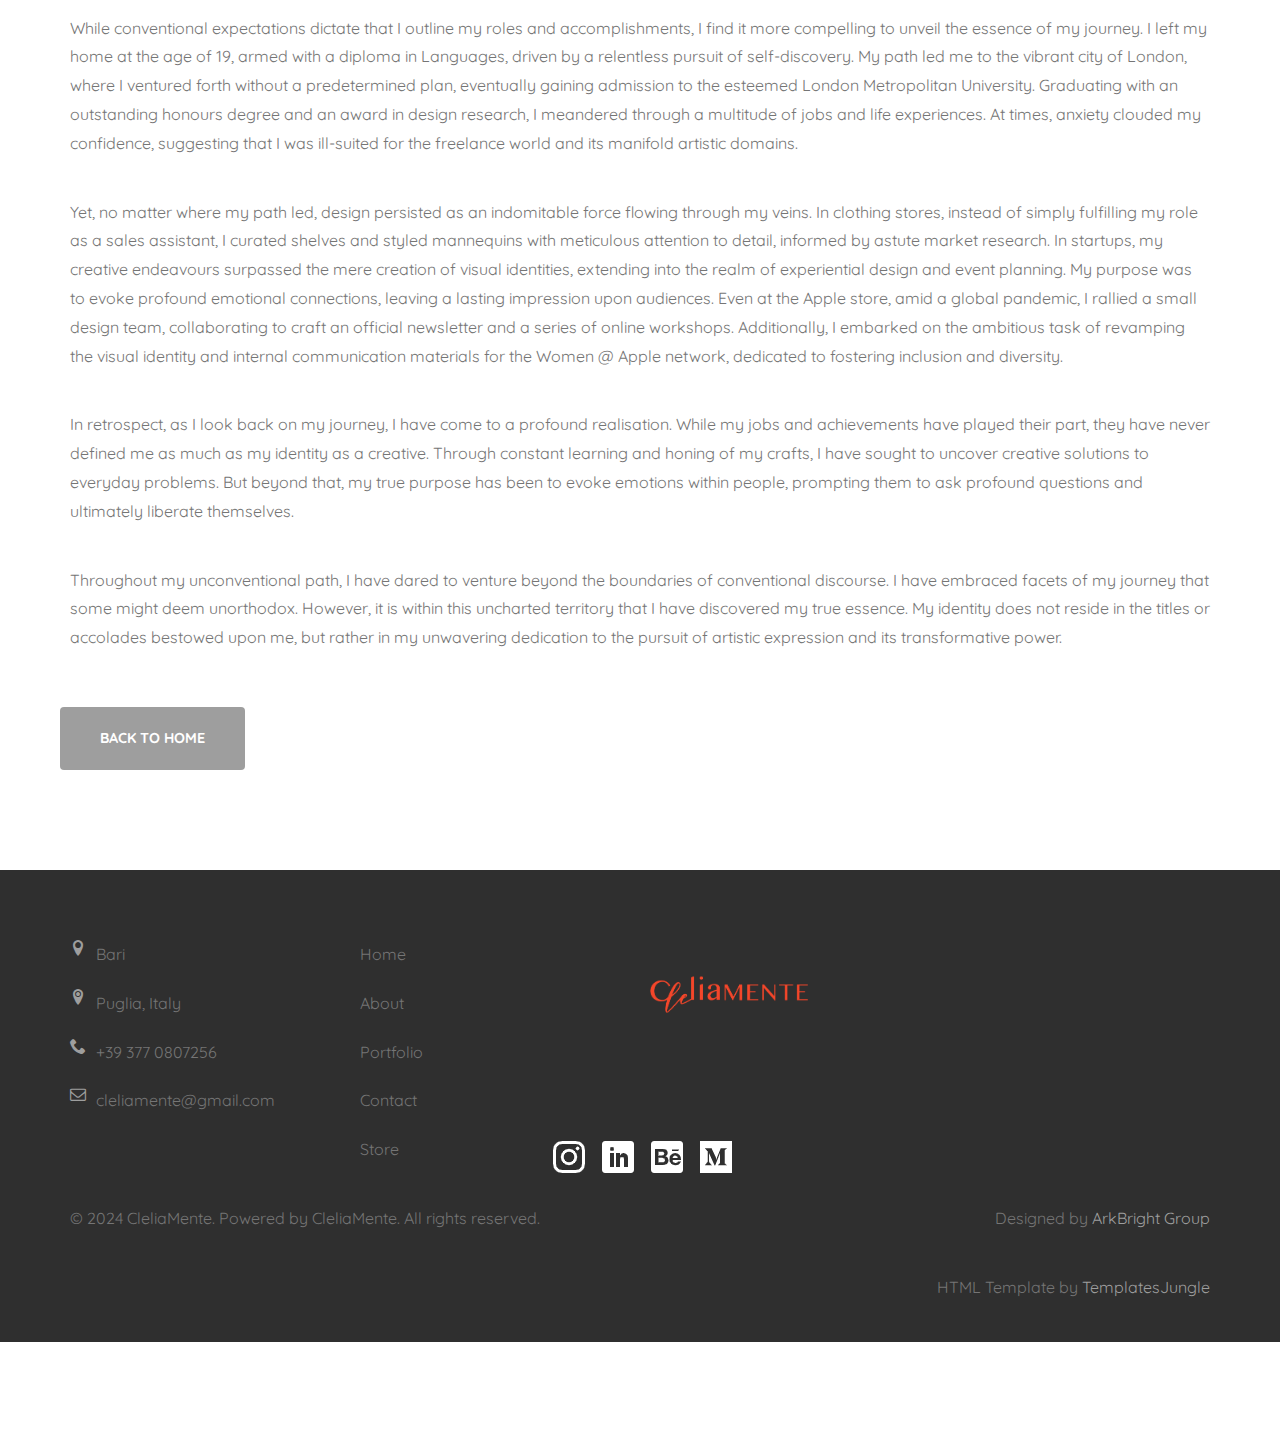
==== commit a6ced549: "final updates before deployment" ====
--- a/about.html
+++ b/about.html
@@ -33,6 +33,7 @@
 				<li class="nav__list-item"><a href="portfolio.html" class="hover-target">Portfolio</a></li>
 				<li class="nav__list-item"><a href="about.html" class="hover-target">About</a></li>
 				<li class="nav__list-item"><a href="contact.html" class="hover-target">Contact us</a></li>
+				<li class="nav__list-item"><a href="https://cleliamente.gumroad.com/" class="hover-target">Store</a></li>
 			</ul>
 		</div>
 	</div>
@@ -166,6 +167,9 @@
 								<li class="menu-item">
 									<a href="contact.html">Contact</a>
 								</li>
+								<li class="menu-item">
+									<a href="https://cleliamente.gumroad.com/">Store</a>
+								</li>
 							</ul>
 						</div>
 		
@@ -194,7 +198,7 @@
 		<div class="row">
 			<div class="col-md-6">
 				<div class="copyright">
-					<p>© 2023  CleliaMente. Powered by CleliaMente. All rights reserved.</p>
+					<p>© 2024  CleliaMente. Powered by CleliaMente. All rights reserved.</p>
 				</div>
 			</div>
 			<div class="col-md-6">
--- a/style.css
+++ b/style.css
@@ -1596,6 +1596,14 @@
   text-transform: uppercase;
 
 }
+.main-slider .banner-content h2.banner-title3 {
+  font-family: 'Quicksand', sans-serif;
+  font-size: 3.5em;
+  font-weight: 900;
+  color: #fff;
+  text-transform: uppercase;
+
+}
 .main-slider .banner-content h2.banner-title2 {
   font-family: 'Quicksand', sans-serif;
   font-size: 2.5em;
